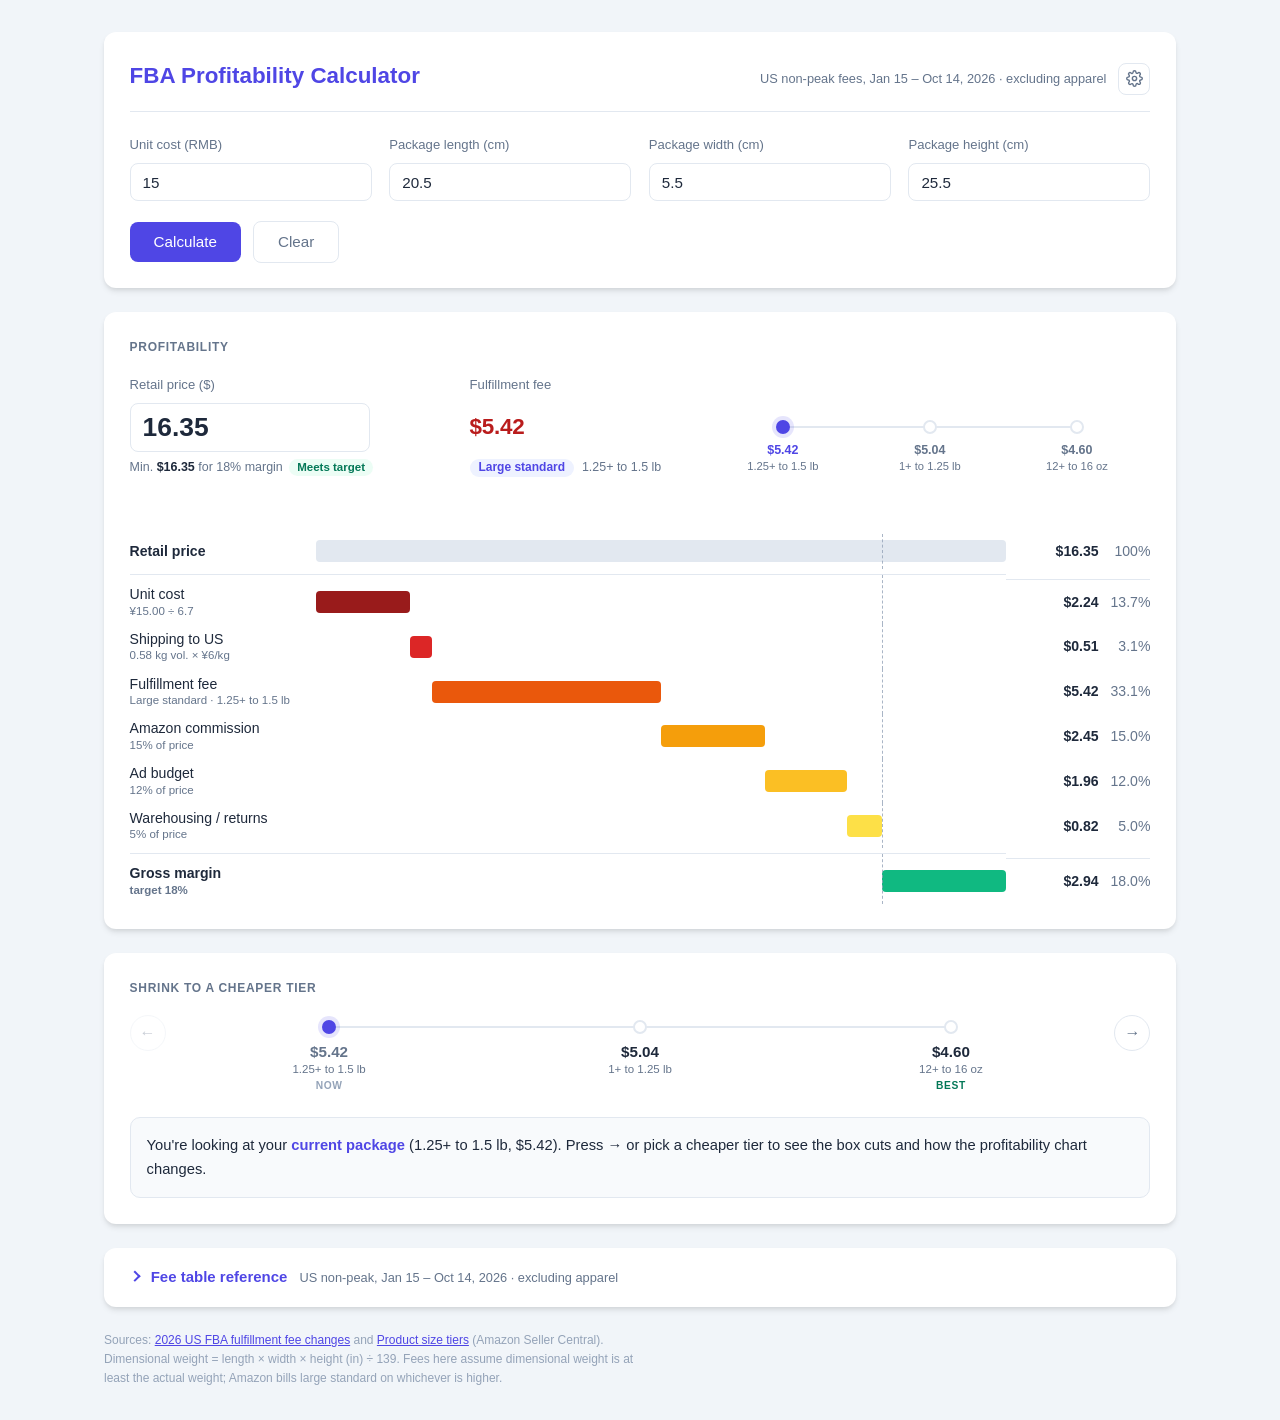
==== app/tools/pricing-detail.html @ 6667f6c7 "updated-pricing-table" ====
<!doctype html><html data-theme="light"><head><meta charset=utf8><meta name=viewport content="width=device-width,initial-scale=1,viewport-fit=cover"><style>:root{color-scheme:light;box-sizing:border-box;padding-top:env(safe-area-inset-top,0px);padding-bottom:env(safe-area-inset-bottom,0px)}html{scroll-padding-top:env(safe-area-inset-top,0px)}body{margin:0;padding:0;font:14px -apple-system,BlinkMacSystemFont,sans-serif;background:#faf9f5;color:#141413}img{max-width:100%}[hidden]:not([hidden=until-found i]){display:none!important}</style></head><body>
<title>FBA Fee Calculator</title>
<!-- HUB: copy of Updated Pricing.html for the 报价 → 查看详情 pop-up. A what-if sandbox: the hub sends
     the 报价 line and 设置 → 报价 ('load-line'); nothing is saved or sent back. Changes are marked HUB. -->
<style>
/* Layout: one input card on top, then two result cards side by side (fee | tier-down cuts), stacking on narrow screens. Matches the FBA pricing calculator's look. */
:root{
  --primary:#4f46e5; --primary-dark:#4338ca; --on-primary:#ffffff; --secondary:#10b981; --cost:#b91c1c;
  --bg:#f1f5f9; --surface:#ffffff; --surface-2:#f8fafc; --tint:#eef2ff;
  --dark:#1e293b; --muted:#64748b; --faint:#94a3b8; --line:#e2e8f0; --line-soft:#f1f5f9;
  --warn-bg:#fffbeb; --warn-line:#fcd34d; --warn-text:#92400e;
  --good-bg:#ecfdf5; --good-text:#047857;
  --bad-bg:#fef2f2; --bad-text:#b91c1c;
  --focus:rgba(79,70,229,.14);
  --radius:12px;
  --shadow:0 4px 6px -1px rgba(0,0,0,.1),0 2px 4px -1px rgba(0,0,0,.06);
  --font:'Inter',-apple-system,BlinkMacSystemFont,'Segoe UI',Roboto,'Helvetica Neue',Arial,sans-serif;
}
@media (prefers-color-scheme: dark){
  :root:not([data-theme="light"]){
    --primary:#818cf8; --primary-dark:#a5b4fc; --on-primary:#0f172a; --secondary:#34d399; --cost:#f87171;
    --bg:#0f172a; --surface:#1e293b; --surface-2:#172235; --tint:#262a52;
    --dark:#e2e8f0; --muted:#94a3b8; --faint:#64748b; --line:#334155; --line-soft:#283548;
    --warn-bg:#2b2412; --warn-line:#a16207; --warn-text:#fcd34d;
    --good-bg:#06302a; --good-text:#6ee7b7;
    --bad-bg:#3a1a1d; --bad-text:#fca5a5;
    --focus:rgba(129,140,248,.28);
    --shadow:0 4px 8px -2px rgba(0,0,0,.45);
    color-scheme:dark;
  }
}
:root[data-theme="dark"]{
  --primary:#818cf8; --primary-dark:#a5b4fc; --on-primary:#0f172a; --secondary:#34d399; --cost:#f87171;
  --bg:#0f172a; --surface:#1e293b; --surface-2:#172235; --tint:#262a52;
  --dark:#e2e8f0; --muted:#94a3b8; --faint:#64748b; --line:#334155; --line-soft:#283548;
  --warn-bg:#2b2412; --warn-line:#a16207; --warn-text:#fcd34d;
  --good-bg:#06302a; --good-text:#6ee7b7;
  --bad-bg:#3a1a1d; --bad-text:#fca5a5;
  --focus:rgba(129,140,248,.28);
  --shadow:0 4px 8px -2px rgba(0,0,0,.45);
  color-scheme:dark;
}
*{box-sizing:border-box}
body{font-family:var(--font);background:var(--bg);color:var(--dark);line-height:1.6;margin:0;font-size:15px}
.container{max-width:1120px;margin:0 auto;padding-block:2rem;padding-inline:clamp(16px,3vw,1.5rem)}
.card{background:var(--surface);border-radius:var(--radius);box-shadow:var(--shadow);padding:1.6rem;min-width:0}
.card-header{display:flex;justify-content:space-between;align-items:baseline;flex-wrap:wrap;gap:.25rem 1rem;border-bottom:1px solid var(--line);padding-bottom:1rem;margin-bottom:1.25rem}
h1{font-size:1.4rem;font-weight:600;color:var(--primary);margin:0;text-wrap:balance}
.sub{font-size:.8rem;color:var(--muted)}

/* inputs */
.inputs{display:grid;grid-template-columns:repeat(auto-fit,minmax(170px,1fr));gap:1.1rem}
.label-row{display:flex;justify-content:space-between;align-items:center;gap:.5rem;margin-bottom:.35rem;min-height:1.6rem}
.form-label{display:block;font-size:.82rem;font-weight:500;color:var(--muted)}
.opt{color:var(--faint);font-weight:400}
.form-control{width:100%;padding:.6rem .75rem;border:1px solid var(--line);border-radius:8px;font-size:.95rem;font-family:inherit;background:var(--surface);color:var(--dark);font-variant-numeric:tabular-nums}
.form-control::placeholder{color:var(--faint)}
.form-control:focus{outline:none;border-color:var(--primary);box-shadow:0 0 0 3px var(--focus)}
.input-group{display:flex;gap:.4rem}
.input-group .form-control:first-child{flex:1;min-width:0}
.unit-select{width:auto;flex:none;padding-right:.4rem;cursor:pointer}
.unit-toggle{display:flex;border:1px solid var(--line);border-radius:6px;overflow:hidden}
.unit-toggle button{padding:.1rem .45rem;background:var(--surface);border:none;cursor:pointer;font-family:inherit;font-size:.72rem;color:var(--muted);transition:.15s}
.unit-toggle button+button{border-left:1px solid var(--line)}
.unit-toggle button.active{background:var(--primary);color:var(--on-primary);font-weight:600}
.unit-toggle button:focus-visible{outline:2px solid var(--primary);outline-offset:-2px}

.actions{display:flex;gap:.75rem;flex-wrap:wrap;margin-top:1.25rem;align-items:center}
.btn{display:inline-flex;align-items:center;gap:.4rem;padding:.7rem 1.5rem;border-radius:8px;font-weight:500;font-size:.95rem;font-family:inherit;cursor:pointer;border:none;transition:.2s}
.btn-primary{background:var(--primary);color:var(--on-primary)}
.btn-primary:hover{background:var(--primary-dark)}
.btn-ghost{background:var(--surface);color:var(--muted);border:1px solid var(--line)}
.btn-ghost:hover{border-color:var(--primary);color:var(--primary)}
.btn:focus-visible{outline:none;box-shadow:0 0 0 3px var(--focus)}
.error{font-size:.85rem;color:var(--bad-text);background:var(--bad-bg);border-radius:8px;padding:.5rem .75rem}

/* results */
.results{display:grid;grid-template-columns:minmax(0,1fr);gap:1.5rem;margin-top:1.5rem}
.section-label{font-size:.75rem;font-weight:600;letter-spacing:.06em;text-transform:uppercase;color:var(--muted);margin-bottom:.9rem}
.fee{font-size:2.4rem;font-weight:700;line-height:1.05;color:var(--cost);font-variant-numeric:tabular-nums;letter-spacing:-.02em}
.fee.none{color:var(--faint)}
.fee-sub{font-size:.85rem;color:var(--muted);margin-top:.35rem}
.fee-row{display:flex;flex-wrap:wrap;align-items:center;gap:1rem 3rem}
.stats{flex:1;min-width:0;display:grid;grid-template-columns:repeat(auto-fit,minmax(140px,1fr));gap:.75rem 2rem;margin:0;padding-left:3rem;border-left:1px solid var(--line)}
.stats dt{font-size:.78rem;color:var(--muted)}
.stats dd{margin:0;font-weight:600;font-variant-numeric:tabular-nums}
.stats dd small{color:var(--muted);font-weight:400}
@media (max-width:640px){.stats{padding-left:0;border-left:none;padding-top:1rem;border-top:1px solid var(--line);flex-basis:100%}}
.facts{display:grid;grid-template-columns:auto minmax(0,1fr);gap:.55rem 1.25rem;margin:1.4rem 0 0;padding-top:1.2rem;border-top:1px solid var(--line);font-size:.9rem}
.facts dt{color:var(--muted)}
.facts dd{margin:0;text-align:right;font-weight:500;font-variant-numeric:tabular-nums;overflow-wrap:anywhere}
.facts dd small{color:var(--muted);font-weight:400}
.pill{display:inline-block;font-size:.75rem;font-weight:600;border-radius:999px;padding:.05rem .55rem;background:var(--tint);color:var(--primary)}
.notes{display:flex;flex-direction:column;gap:.5rem;margin-top:1rem}
.note{font-size:.8rem;line-height:1.45;color:var(--warn-text);background:var(--warn-bg);border:1px solid var(--warn-line);border-radius:8px;padding:.45rem .65rem}
.note.info{color:var(--muted);background:var(--surface-2);border-color:var(--line)}

.target{display:grid;grid-template-columns:repeat(auto-fit,minmax(140px,1fr));gap:.75rem;background:var(--surface-2);border:1px solid var(--line);border-radius:10px;padding:.85rem 1rem}
.t-label{font-size:.75rem;color:var(--muted)}
.t-val{font-weight:600;font-variant-numeric:tabular-nums}
.save{display:inline-block;margin-left:.3rem;font-size:.75rem;font-weight:600;color:var(--good-text);background:var(--good-bg);border-radius:999px;padding:.05rem .5rem;white-space:nowrap}

.table-wrap{overflow-x:auto;margin-top:1.1rem}
table{width:100%;border-collapse:collapse;font-size:.9rem;min-width:420px}
thead th{background:var(--surface-2);color:var(--muted);font-weight:600;font-size:.76rem;text-align:left;padding:.6rem .7rem;border-bottom:2px solid var(--line);white-space:nowrap}
thead th.num,td.num{text-align:right}
tbody td.num{white-space:nowrap}
tbody td{padding:.7rem;border-bottom:1px solid var(--line-soft);font-variant-numeric:tabular-nums;vertical-align:middle}
td.cut{font-weight:700;color:var(--primary);white-space:nowrap}
td.cut.na{font-weight:400;color:var(--faint);white-space:normal;font-size:.82rem}
tr.all td{background:var(--tint)}
tr.all td:first-child{font-weight:600}
.side-name{font-weight:500}
.side-name small{display:block;color:var(--muted);font-weight:400;font-size:.75rem}
.hint{margin:1rem 0 0;font-size:.8rem;color:var(--muted)}
.empty-msg{font-size:.92rem;color:var(--dark);background:var(--surface-2);border:1px solid var(--line);border-radius:10px;padding:1rem}
.empty-msg strong{color:var(--primary)}
/* tier train */
.train-nav{display:flex;align-items:flex-start;gap:.5rem;margin-bottom:1.1rem}
.arrow{flex:none;width:36px;height:36px;margin-top:.15rem;border-radius:50%;border:1px solid var(--line);background:var(--surface);color:var(--muted);cursor:pointer;font-size:1rem;font-family:inherit;display:grid;place-items:center;transition:.15s}
.arrow:hover:not(:disabled){border-color:var(--primary);color:var(--primary)}
.arrow:disabled{opacity:.35;cursor:default}
.arrow:focus-visible{outline:none;box-shadow:0 0 0 3px var(--focus);border-color:var(--primary)}
.train-scroll{position:relative;flex:1;min-width:0;overflow-x:auto;scrollbar-width:thin}
.train{display:flex;list-style:none;margin:0;padding:0}
.train li{position:relative;flex:1 0 96px;display:flex;justify-content:center}
.train li+li::before{content:'';position:absolute;top:calc(.5rem + 6px);right:50%;width:100%;height:2px;background:var(--line)}
.train li.passed+li.passed::before{background:var(--primary)}
.stop{position:relative;z-index:1;display:flex;flex-direction:column;align-items:center;gap:.05rem;padding:.5rem .3rem .25rem;background:none;border:none;border-radius:8px;font:inherit;color:inherit;text-align:center}
button.stop{cursor:pointer}
button.stop:focus-visible{outline:2px solid var(--primary);outline-offset:-2px}
.dot{width:14px;height:14px;border-radius:50%;border:2px solid var(--line);background:var(--surface);margin-bottom:.4rem;transition:.15s}
button.stop:hover .dot{border-color:var(--primary)}
.train li.passed .dot{border-color:var(--primary)}
.train li.now .dot{background:var(--faint);border-color:var(--faint)}
.train li.sel .dot{background:var(--primary);border-color:var(--primary);box-shadow:0 0 0 4px var(--focus)}
.s-fee{font-weight:700;font-size:.95rem;font-variant-numeric:tabular-nums;line-height:1.3}
.train li.sel .s-fee{color:var(--primary)}
.train li.now .s-fee{color:var(--muted)}
.s-tier{font-size:.72rem;color:var(--muted);white-space:nowrap;line-height:1.3}
.s-tag{font-size:.64rem;font-weight:600;letter-spacing:.06em;text-transform:uppercase;color:var(--faint);min-height:1.1rem}
.train li.best .s-tag{color:var(--good-text)}
/* fee reference table */
details.ref{padding:0}
details.ref summary{cursor:pointer;list-style:none;display:flex;flex-wrap:wrap;align-items:baseline;gap:.25rem .75rem;padding:1.1rem 1.6rem;font-weight:600;color:var(--primary);user-select:none}
details.ref summary::-webkit-details-marker{display:none}
details.ref summary>span:first-child::before{content:'';display:inline-block;width:.42em;height:.42em;border-right:2px solid currentColor;border-bottom:2px solid currentColor;transform:rotate(-45deg);margin:0 .7rem .12em .1rem;transition:transform .2s}
details.ref[open] summary>span:first-child::before{transform:rotate(45deg)}
details.ref summary:focus-visible{outline:2px solid var(--primary);outline-offset:-2px;border-radius:var(--radius)}
.ref-sub{font-size:.8rem;font-weight:400;color:var(--muted)}
.ref-wrap{margin:0 1.6rem;border-top:1px solid var(--line);padding-top:1rem}
details.ref .hint{margin:.75rem 1.6rem 1.4rem}
table.fees td{padding:.5rem .7rem}
table.fees td.tier{font-weight:600;vertical-align:top;border-right:1px solid var(--line-soft);white-space:nowrap}
table.fees td.wt{white-space:nowrap;color:var(--muted)}
table.fees th.cur-col{color:var(--primary)}
table.fees tr.cur td:not(.tier){background:var(--tint)}
table.fees tr.cur td.wt{color:var(--dark);font-weight:600;box-shadow:inset 3px 0 0 var(--primary)}
table.fees td.cur-cell{font-weight:700;color:var(--cost)}
.foot a{color:var(--primary)}
.foot{font-size:.75rem;color:var(--faint);margin:1.5rem 0 0;max-width:80ch}
/* settings */
.head-right{display:flex;align-items:center;gap:.75rem;margin-left:auto}
.gear-wrap{position:relative}
.gear{width:32px;height:32px;border-radius:8px;border:1px solid var(--line);background:var(--surface);color:var(--muted);cursor:pointer;display:grid;place-items:center;transition:.15s}
.gear:hover,.gear[aria-expanded="true"]{border-color:var(--primary);color:var(--primary)}
.gear:focus-visible{outline:none;box-shadow:0 0 0 3px var(--focus)}
.settings{position:absolute;right:0;top:calc(100% + 8px);z-index:20;width:300px;max-width:calc(100vw - 32px);background:var(--surface);border:1px solid var(--line);border-radius:10px;box-shadow:0 10px 25px -5px rgba(0,0,0,.18);padding:1rem}
.settings h2{font-size:.75rem;font-weight:600;letter-spacing:.06em;text-transform:uppercase;color:var(--muted);margin:0 0 .75rem}
.set-grid{display:grid;grid-template-columns:minmax(0,1fr) 92px;gap:.5rem .75rem;align-items:center}
.set-grid label{font-size:.85rem;color:var(--dark)}
.set-grid .form-control{padding:.35rem .5rem;font-size:.88rem;text-align:right}
.set-foot{display:flex;justify-content:space-between;align-items:center;margin-top:.85rem;padding-top:.75rem;border-top:1px solid var(--line);font-size:.75rem;color:var(--faint)}
.linkbtn{background:none;border:none;padding:0;font:inherit;font-size:.8rem;color:var(--primary);cursor:pointer}
.linkbtn:hover{text-decoration:underline}

/* profitability */
.profit-top{display:flex;flex-wrap:wrap;align-items:flex-start;gap:1rem 2.5rem;margin-bottom:1.5rem}
.price-box{width:auto;min-width:300px}
.price-box .form-control{width:240px}
.price-box .price-cap{flex-wrap:nowrap;white-space:nowrap}
.kpis{margin-top:1.75rem}
@media (max-width:560px){.kpis{margin-top:0} .price-box .form-control{width:100%} .price-box .price-cap{flex-wrap:wrap}}
.price-box .form-control{font-size:1.65rem;font-weight:700;padding:0 .75rem;height:3.1rem}
.price-cap{display:flex;flex-wrap:wrap;align-items:center;gap:.15rem .4rem;margin-top:.4rem;font-size:.78rem;color:var(--muted);line-height:1.4}
.price-cap b{color:var(--dark);font-weight:600;font-variant-numeric:tabular-nums}
.price-cap .status{margin-left:0}
.price-cap .linkbtn{font-size:.78rem}
.kpis{display:flex;flex-wrap:wrap;align-items:flex-start;gap:1rem 3rem;margin-top:0!important}
.fs-label{font-size:.82rem;font-weight:500;color:var(--muted);white-space:nowrap;min-height:1.6rem;margin-bottom:.35rem;display:flex;align-items:center}
.fs-num{position:relative;cursor:help;outline:none}
.fs-num:focus-visible{box-shadow:0 0 0 3px var(--focus);border-radius:4px}
.fs-tip{position:absolute;left:calc(100% + 10px);top:50%;transform:translateY(-50%);z-index:10;display:none;flex-direction:column;gap:.1rem;white-space:nowrap;font-size:.78rem;font-weight:500;letter-spacing:0;line-height:1.4;color:var(--dark);background:var(--surface);border:1px solid var(--line);border-radius:8px;box-shadow:0 8px 20px -6px rgba(0,0,0,.2);padding:.3rem .6rem}
.fs-tip span{color:var(--muted);font-weight:400}
.fs-num:hover .fs-tip,.fs-num:focus .fs-tip{display:flex}
.fs-fee{font-size:1.4rem;font-weight:700;line-height:1.2;color:var(--cost);font-variant-numeric:tabular-nums;letter-spacing:-.01em;min-height:3.1rem;display:flex;align-items:center}
.fs-sub{display:flex;flex-wrap:wrap;align-items:center;gap:.15rem .5rem;margin-top:.4rem;font-size:.78rem;color:var(--muted);line-height:1.4;white-space:nowrap}
.train.mini{flex:1 1 400px;min-width:0;max-width:600px;margin-left:.5rem;margin-top:calc(1.95rem + 1.55rem - .5rem - 7px)}
@media (max-width:900px){.train.mini{margin-left:0}}
@media (max-width:560px){.train.mini{margin-top:0;flex-basis:100%}}
.kpis{flex:1 1 auto;min-width:0;column-gap:2.5rem!important}
.train.mini li{flex:1 0 90px}
.train.mini .s-tag{display:none}
.train.mini .s-tier{font-size:.7rem}
.train.mini .s-fee{font-size:.78rem;font-weight:600;color:var(--muted)}
.train.mini li.sel .s-fee{color:var(--primary)}
.kpi dt{font-size:.78rem;color:var(--muted)}
.kpi dd{margin:0;font-size:1.25rem;font-weight:700;font-variant-numeric:tabular-nums;line-height:1.3}
.kpi dd small{font-size:.8rem;font-weight:500;color:var(--muted)}
.kpi .good{color:var(--good-text)} .kpi .bad{color:var(--bad-text)}
.c-val.neg b{color:var(--bad-text)}
.status{display:inline-block;font-size:.72rem;font-weight:600;border-radius:999px;padding:.05rem .5rem;margin-left:.35rem;vertical-align:middle}
.status.ok{background:var(--good-bg);color:var(--good-text)}
.status.no{background:var(--bad-bg);color:var(--bad-text)}
.chart{display:grid;grid-template-columns:minmax(120px,186px) minmax(0,1fr) 144px;column-gap:0;grid-auto-flow:row dense;font-size:.88rem}
.chart .row{display:contents}
.c-label,.c-val,.c-track{padding:.4rem 0}
.c-label{line-height:1.25;align-self:center;padding-right:1rem}
.c-label small{display:block;color:var(--muted);font-size:.72rem}
.c-val{padding-left:1rem;text-align:right;font-variant-numeric:tabular-nums;white-space:nowrap;align-self:center}
.c-val b{font-weight:600}
.c-val span{color:var(--muted);display:inline-block;min-width:3.4em}
.c-track{position:relative;align-self:stretch;display:flex;align-items:center}
.c-track::after{content:'';position:absolute;top:0;bottom:0;left:var(--t,0);border-left:1.5px dashed var(--faint);opacity:.8;pointer-events:none}
.bar{position:absolute;height:22px;border-radius:4px;min-width:2px}
.row.price .c-label,.row.price .c-val b{font-weight:700}
.row.price .bar{background:var(--line)}
.row.margin .c-label{font-weight:600}
.row.sep>*{border-top:1px solid var(--line);margin-top:.3rem;padding-top:.7rem}
.t-tag{position:absolute;top:-1.15rem;left:var(--t,0);transform:translateX(-50%);font-size:.68rem;color:var(--muted);white-space:nowrap}
.chart-wrap{position:relative;padding-top:1.1rem}
.scen{display:flex;flex-wrap:wrap;justify-content:space-between;align-items:center;gap:.4rem 1rem;font-size:.85rem;color:var(--dark);background:var(--tint);border:1px solid var(--line);border-left:3px solid var(--primary);border-radius:8px;padding:.55rem .8rem;margin-bottom:1rem}
.chart-foot{margin:1rem 0 0;font-size:.78rem;color:var(--muted)}
@media (max-width:560px){
  .chart{grid-template-columns:minmax(0,1fr) auto}
  .c-label{grid-column:1} .c-val{grid-column:2}
  .c-track{grid-column:1 / -1;height:26px;padding:0}
  .c-label,.c-val{padding:.5rem 0 .15rem}
  .row.sep>.c-track{border-top:none;margin-top:0;padding-top:0}
  .price-box{width:100%}
  .t-tag{display:none}
}
@media (prefers-reduced-motion:reduce){*{transition:none!important}}
</style>

<div class="container">
  <div class="card">
    <div class="card-header">
      <h1>FBA Profitability Calculator</h1>
      <div class="head-right">
        <span class="sub">US non-peak fees, Jan 15 – Oct 14, 2026 · excluding apparel</span>
        <div class="gear-wrap">
          <button type="button" class="gear" id="gearBtn" aria-label="Assumptions" aria-expanded="false" aria-controls="settings" title="Assumptions">
            <svg width="17" height="17" viewBox="0 0 24 24" fill="none" stroke="currentColor" stroke-width="2" stroke-linecap="round" stroke-linejoin="round" aria-hidden="true"><circle cx="12" cy="12" r="3"/><path d="M19.4 15a1.65 1.65 0 0 0 .33 1.82l.06.06a2 2 0 1 1-2.83 2.83l-.06-.06a1.65 1.65 0 0 0-1.82-.33 1.65 1.65 0 0 0-1 1.51V21a2 2 0 1 1-4 0v-.09A1.65 1.65 0 0 0 9 19.4a1.65 1.65 0 0 0-1.82.33l-.06.06a2 2 0 1 1-2.83-2.83l.06-.06A1.65 1.65 0 0 0 4.68 15a1.65 1.65 0 0 0-1.51-1H3a2 2 0 1 1 0-4h.09A1.65 1.65 0 0 0 4.6 9a1.65 1.65 0 0 0-.33-1.82l-.06-.06a2 2 0 1 1 2.83-2.83l.06.06A1.65 1.65 0 0 0 9 4.68a1.65 1.65 0 0 0 1-1.51V3a2 2 0 1 1 4 0v.09a1.65 1.65 0 0 0 1 1.51 1.65 1.65 0 0 0 1.82-.33l.06-.06a2 2 0 1 1 2.83 2.83l-.06.06A1.65 1.65 0 0 0 19.4 9a1.65 1.65 0 0 0 1.51 1H21a2 2 0 1 1 0 4h-.09a1.65 1.65 0 0 0-1.51 1z"/></svg>
          </button>
          <div class="settings" id="settings" hidden>
            <h2>Assumptions</h2>
            <div class="set-grid" id="setGrid"></div>
            <div class="set-foot"><span>仅试算，关闭后不保存</span><button type="button" class="linkbtn" id="resetSet">恢复 设置 → 报价</button></div><!-- HUB -->
          </div>
        </div>
      </div>
    </div>

    <form id="form" class="inputs" novalidate>
      <div>
        <div class="label-row"><label class="form-label" for="unitRmb">Unit cost (RMB)</label></div>
        <input type="number" step="any" min="0" id="unitRmb" class="form-control" value="15">
      </div>
      <div>
        <div class="label-row"><label class="form-label" for="len">Package length (cm)</label></div>
        <input type="number" step="any" min="0" id="len" class="form-control" value="20.5">
      </div>
      <div>
        <div class="label-row"><label class="form-label" for="wid">Package width (cm)</label></div>
        <input type="number" step="any" min="0" id="wid" class="form-control" value="5.5">
      </div>
      <div>
        <div class="label-row"><label class="form-label" for="hgt">Package height (cm)</label></div>
        <input type="number" step="any" min="0" id="hgt" class="form-control" value="25.5">
      </div>
      <button type="submit" hidden></button>
    </form>

    <div class="actions">
      <button type="button" class="btn btn-primary" id="calcBtn">Calculate</button>
      <button type="button" class="btn btn-ghost" id="clearBtn">Clear</button>
    </div>
    <div class="error" id="error" hidden style="margin-top:1rem"></div>
  </div>

  <div class="results" id="results">
    <section class="card" id="profitCard">
      <div class="section-label">Profitability</div>
      <div class="profit-top">
        <div class="price-box">
          <div class="label-row"><label class="form-label" for="price">Retail price ($)</label></div>
          <input type="number" step="0.01" min="0" id="price" class="form-control">
          <div class="price-cap" id="priceCap" hidden></div>
        </div>
        <dl class="kpis" id="kpis"></dl>
      </div>
      <div id="chartBox" aria-live="polite"></div>
    </section>
    <section class="card" id="improveCard" aria-live="polite"></section>
    <details class="card ref" id="refTable">
      <summary><span>Fee table reference</span><span class="ref-sub">US non-peak, Jan 15 – Oct 14, 2026 · excluding apparel</span></summary>
      <div class="table-wrap ref-wrap"><table class="fees" id="feeTable"></table></div>
      <p class="hint">Fuel and logistics-related surcharge not included. Your current tier is highlighted.</p>
    </details>
  </div>

  <p class="foot">Sources: <a href="https://sellercentral.amazon.com/help/hub/reference/external/GABBX6GZPA8MSZGW" target="_blank" rel="noopener">2026 US FBA fulfillment fee changes</a> and <a href="https://sellercentral.amazon.com/help/hub/reference/external/GG5KW835AHDJCH8W" target="_blank" rel="noopener">Product size tiers</a> (Amazon Seller Central). Dimensional weight = length × width × height (in) ÷ 139. Fees here assume dimensional weight is at least the actual weight; Amazon bills large standard on whichever is higher.</p>
</div>

<script src="../shared/embed.js"></script><!-- HUB -->
<script>
(function(){
  const EPS = 1e-6;
  const OZ_PER = { oz:1, lb:16, kg:35.27396195, g:0.03527396195 };

  const TIERS = {
    small: {
      name:'Small standard',
      limits:[2,4,6,8,10,12,14,16],
      labels:['2 oz or less','2+ to 4 oz','4+ to 6 oz','6+ to 8 oz','8+ to 10 oz','10+ to 12 oz','12+ to 14 oz','14+ to 16 oz'],
      fees:{
        low: [2.43,2.49,2.56,2.66,2.77,2.82,2.92,2.95],
        mid: [3.32,3.42,3.45,3.54,3.68,3.78,3.91,3.96],
        high:[3.58,3.68,3.71,3.80,3.94,4.04,4.17,4.22]
      }
    },
    large: {
      name:'Large standard',
      limits:[4,8,12,16,20,24,28,32,36,40,44,48],
      labels:['4 oz or less','4+ to 8 oz','8+ to 12 oz','12+ to 16 oz','1+ to 1.25 lb','1.25+ to 1.5 lb','1.5+ to 1.75 lb','1.75+ to 2 lb','2+ to 2.25 lb','2.25+ to 2.5 lb','2.5+ to 2.75 lb','2.75+ to 3 lb'],
      fees:{
        low: [2.91,3.13,3.38,3.78,4.22,4.60,4.75,5.00,5.10,5.28,5.44,5.85],
        mid: [3.73,3.95,4.20,4.60,5.04,5.42,5.57,5.82,5.92,6.10,6.26,6.67],
        high:[3.99,4.21,4.46,4.86,5.30,5.68,5.83,6.08,6.18,6.36,6.52,6.93]
      },
      over:{ low:6.15, mid:6.97, high:7.23 }, // + $0.08 per 4 oz above 3 lb, up to 20 lb
      maxOz:320
    }
  };
  const BAND_LABEL = { low:'Under $10', mid:'$10–$50', high:'Over $50' };

  const fmtLb = v => String(+v.toFixed(2));
  const money = v => '$' + v.toFixed(2);
  const oz2 = v => v.toFixed(2) + ' oz';
  const lb3 = v => (v/16).toFixed(2) + ' lb';
  const ceil2 = v => Math.ceil(v*100 - 1e-7)/100;

  function overLabel(n){ return fmtLb(3+(n-1)/4) + '+ to ' + fmtLb(3+n/4) + ' lb'; }

  // Weight band for a shipping weight (oz). Returns current fee and the next band down.
  function bandOf(tierKey, oz, pb){
    const T = TIERS[tierKey];
    for (let i=0;i<T.limits.length;i++){
      if (oz <= T.limits[i] + EPS){
        return {
          label:T.labels[i], fee:T.fees[pb][i],
          lower: i===0 ? null : { oz:T.limits[i-1], label:T.labels[i-1], fee:T.fees[pb][i-1] }
        };
      }
    }
    if (tierKey==='large' && oz <= T.maxOz + EPS){
      const n = Math.ceil((oz-48)/4 - EPS);
      const fee = T.over[pb] + n*0.08;
      const lower = n===1
        ? { oz:48, label:T.labels[11], fee:T.fees[pb][11] }
        : { oz:48+(n-1)*4, label:overLabel(n-1), fee:T.over[pb] + (n-1)*0.08 };
      return { label:overLabel(n), fee, lower };
    }
    return null;
  }

  // Dimensional weight in oz. (Amazon's 2 in minimum width/height applies only to bulky and extra-large tiers, not standard.)
  function dimOz(cm){
    return cm[0]*cm[1]*cm[2]/Math.pow(2.54,3)/139*16;
  }
  function rawDimOz(cm){ return cm[0]*cm[1]*cm[2]/Math.pow(2.54,3)/139*16; }

  // Smallest reduction x in [0, hi] with fn(x) <= target (fn non-increasing). null if unreachable.
  function solve(fn, hi, target){
    if (hi <= 0 || fn(hi) > target + EPS) return null;
    let lo = 0;
    for (let k=0;k<80;k++){ const mid=(lo+hi)/2; if (fn(mid) <= target + EPS) hi = mid; else lo = mid; }
    return hi;
  }

  function priceBand(p){
    if (!(p >= 0) || isNaN(p)) return { key:'mid', defaulted:true };
    if (p < 10) return { key:'low', defaulted:false };
    if (p <= 50) return { key:'mid', defaulted:false };
    return { key:'high', defaulted:false };
  }

  function compute(dims, unitOz, price){
    const inch = dims.map(c=>c/2.54).sort((a,b)=>b-a);
    const [l,m,s] = inch;
    const pb = priceBand(price);
    const notes = [];
    const fitsSmall = l<=15+EPS && m<=12+EPS && s<=0.75+EPS;
    const fitsLarge = l<=18+EPS && m<=14+EPS && s<=8+EPS;
    const dim = dimOz(dims);
    let tier, shipOz, basis;

    if (fitsSmall && (unitOz==null || unitOz <= 16+EPS)){
      tier='small';
      if (unitOz==null){
        shipOz = rawDimOz(dims); basis='Estimate (no weight entered)';
        notes.push({warn:true, text:'Small standard fees are billed on actual weight. This estimate uses dimensional weight instead.'});
      } else { shipOz = unitOz; basis='Unit weight'; }
    } else if (fitsLarge){
      tier='large';
      shipOz = Math.max(unitOz ?? 0, dim);
      basis = (unitOz!=null && unitOz > dim) ? 'Unit weight' : 'Dimensional weight';
      if (shipOz > TIERS.large.maxOz + EPS) tier = null;
    } else tier = null;


    if (!tier){
      return { tier:null, inch, dim, unitOz, notes };
    }
    const band = bandOf(tier, shipOz, pb.key);
    return { tier, inch, dim, unitOz, shipOz, basis, band, pb:pb.key, notes, price: pb.defaulted || !(price > 0) ? null : price };
  }

  /* ---------- rendering ---------- */
  const improveCard = document.getElementById('improveCard');
  const errBox = document.getElementById('error');
  const sideNames = ['Length','Width','Height'];


  const SEC_LABEL = 'Shrink to a cheaper tier';
  function msg(html){ return `<div class="section-label">${SEC_LABEL}</div><div class="empty-msg">${html}</div>`; }
  const fitsSmallDims = cm => { const s = cm.map(c=>c/2.54).sort((a,b)=>b-a); return s[0]<=15+EPS && s[1]<=12+EPS && s[2]<=0.75+EPS; };

  // Tiers below the current one, down to the last one you can actually reach, capped at MAX_STEPS
  // (going more than two tiers down is rarely feasible in practice).
  const MAX_STEPS = 2;
  function buildSteps(r, dims){
    const steps = []; let stop = null; let b = r.band;
    while (b.lower && steps.length < MAX_STEPS){
      const tgt = b.lower.oz;
      const step = { oz:tgt, label:b.lower.label, fee:b.lower.fee };
      if (r.tier==='small'){
        if (r.unitOz==null){ step.kind='noweight'; steps.push(step); break; }
        step.kind='weight'; step.weightCut = r.unitOz - tgt;
      } else {
        if (r.unitOz!=null && r.unitOz > tgt + EPS){
          if (!steps.length){ step.kind='weightbound'; step.weightCut = r.unitOz - tgt; steps.push(step); }
          else stop = 'weight';
          break;
        }
        step.sides = dims.map((d,i)=> solve(c => dimOz(dims.map((v,j)=> j===i ? v-c : v)), d-0.01, tgt));
        step.all = solve(c => dimOz(dims.map(v=>v-c)), Math.min(...dims)-0.01, tgt);
        if (step.sides.every(x=>x==null) && step.all==null){
          if (!steps.length){ step.kind='unreachable'; steps.push(step); }
          else stop = 'floor';
          break;
        }
        step.kind='box';
      }
      steps.push(step);
      b = bandOf(r.tier, tgt, r.pb);
    }
    return { steps, stop };
  }

  let S = null; // { r, dims, steps, stop, sel }   sel = -1 means "Now" (current package)

  // The tier picked in the train, if it's one reached by shrinking the box. Drives the profitability chart.
  function scenario(){
    if (!S || S.sel < 0) return null;
    const st = S.steps[S.sel];
    return st && st.kind==='box' ? st : null;
  }

  function renderImprove(r, dims){
    S = null;
    if (!r.tier){ improveCard.innerHTML = msg('Shrink suggestions are only available for small and large standard packages.'); return; }
    if (r.tier==='small'){ improveCard.innerHTML = msg('Small standard fees are billed on actual weight, so a smaller box won\'t lower the fee.'); return; }
    if (!r.band.lower){ improveCard.innerHTML = msg(`You're already in the lowest weight tier for ${TIERS[r.tier].name.toLowerCase()} (<strong>${r.band.label}</strong>).`); return; }
    const { steps, stop } = buildSteps(r, dims);
    S = { r, dims, steps, stop, sel:-1 };
    drawImprove();
  }

  function cutTable(step, dims, r){
    const smallTag = cm => (r.unitOz==null || r.unitOz<=16+EPS) && fitsSmallDims(cm) ? '<small style="display:block;color:var(--warn-text);font-size:.72rem;font-weight:400">Would fit small standard size</small>' : '';
    const rows = dims.map((d,i)=>{
      const x = step.sides[i];
      if (x==null) return `<tr><td><span class="side-name">${sideNames[i]}</span></td><td class="num">${d} cm</td><td class="cut na" colspan="2">Not reachable with this side alone.</td></tr>`;
      const c = ceil2(x);
      const nd = dims.map((v,j)=> j===i ? v-c : v);
      return `<tr><td><span class="side-name">${sideNames[i]}</span></td><td class="num">${d} cm</td><td class="num cut">−${c.toFixed(2)} cm</td><td class="num">${(d-c).toFixed(2)} cm${smallTag(nd)}</td></tr>`;
    }).join('');
    let allRow;
    if (step.all==null){
      allRow = `<tr class="all"><td>All three sides</td><td class="num">—</td><td class="cut na" colspan="2">Not reachable.</td></tr>`;
    } else {
      const c = ceil2(step.all);
      const nd = dims.map(v=>v-c);
      allRow = `<tr class="all"><td>All three sides<small style="display:block;color:var(--muted);font-weight:400;font-size:.75rem">same cut on each</small></td><td class="num">—</td><td class="num cut">−${c.toFixed(2)} cm each</td><td class="num">${nd.map(v=>v.toFixed(2)).join(' × ')}${smallTag(nd)}</td></tr>`;
    }
    return `
      <div class="table-wrap">
        <table>
          <thead><tr><th>Side</th><th class="num">Now</th><th class="num">Minimum cut</th><th class="num">New size (cm)</th></tr></thead>
          <tbody>${rows}${allRow}</tbody>
        </table>
      </div>`;
  }

  // Tier-line stops (Now + cheaper tiers). Shared by the shrink section and the mini line next to the retail price.
  function trainNodes(){
    const { r, steps, sel } = S;
    const last = steps.length - 1;
    const bestOk = ['box','weight'].includes(steps[last].kind);
    return [`<li class="now passed${sel===-1?' sel':''}"><button type="button" class="stop" data-i="-1" aria-current="${sel===-1}" aria-label="Current tier, ${r.band.label}, ${money(r.band.fee)}"><span class="dot"></span><span class="s-fee">${money(r.band.fee)}</span><span class="s-tier">${r.band.label}</span><span class="s-tag">Now</span></button></li>`]
      .concat(steps.map((s,i)=>{
        const cls = [i<=sel?'passed':'', i===sel?'sel':'', (i===last && bestOk)?'best':''].join(' ');
        const tag = (i===last && bestOk) ? 'Best' : '';
        return `<li class="${cls}"><button type="button" class="stop" data-i="${i}" aria-current="${i===sel}" aria-label="${s.label}, ${money(s.fee)}"><span class="dot"></span><span class="s-fee">${money(s.fee)}</span><span class="s-tier">${s.label}</span><span class="s-tag">${tag}</span></button></li>`;
      })).join('');
  }

  function drawImprove(focusSel){
    const { r, dims, steps, stop, sel } = S;
    const step = steps[sel];
    const last = steps.length - 1;
    const nodes = trainNodes();

    let body;
    if (sel===-1) body = '';
    else if (step.kind==='noweight') body = `<div class="empty-msg">Small standard fees are billed on actual weight, so a smaller box won't lower the fee.</div>`;
    else if (step.kind==='weight') body = `<div class="empty-msg">Small standard fees use unit weight only, so a smaller box won't change the fee. Cut at least <strong>${oz2(step.weightCut)}</strong> of product or packaging weight to reach this tier.</div>`;
    else if (step.kind==='weightbound') body = `<div class="empty-msg">Your unit weight (${oz2(r.unitOz)}) is already above ${oz2(step.oz)}, so shrinking the box can't drop the tier. You'd need to cut at least <strong>${oz2(step.weightCut)}</strong> of weight.</div>`;
    else if (step.kind==='unreachable') body = `<div class="empty-msg">Shrinking the box can't reach this tier.</div>`;
    else body = cutTable(step, dims, r);

    let endNote = '';
    if (sel===last && stop==='weight') endNote = ` Lower tiers need a lighter package: your unit weight is ${oz2(r.unitOz)}.`;
    else if (sel===last && stop==='floor') endNote = ` Lower tiers can't be reached by shrinking the box.`;
    const hint = sel===-1 ? '' : step.kind==='box'
      ? `<p class="hint">Cuts are rounded up to 0.01 cm and put you exactly at the tier line. Amazon measures the box itself, so leave a few millimetres of margin.${endNote}</p>`
      : (endNote ? `<p class="hint">${endNote.trim()}</p>` : '');

    // Savings at the selected tier: fee drop plus the cheaper sea/air freight of the smaller box.
    let detail;
    if (sel===-1){
      detail = `<div class="empty-msg">You're looking at your <strong>current package</strong> (${r.band.label}, ${money(r.band.fee)}). Press → or pick a cheaper tier to see the box cuts and how the profitability chart changes.</div>`;
    } else {
      const shipSave = step.kind==='box' ? (volKgOf(dims) - volKgOf(dims, step)) * A.shipRmbKg / A.fx : 0;
      const save = r.band.fee - step.fee + shipSave;
      detail = `
      <div class="target">
        <div><div class="t-label">Selected tier</div><div class="t-val">${step.label}</div></div>
        <div><div class="t-label">New fee</div><div class="t-val">${money(step.fee)}<span class="save">Save ${money(save)}${shipSave>0.005?' incl. shipping':''}${r.price ? ` (+${(save/r.price*100).toFixed(1)}% margin)` : '/unit'}</span></div></div>
        <div><div class="t-label">Target shipping weight</div><div class="t-val">≤ ${oz2(step.oz)} <small style="color:var(--muted);font-weight:400">now ${oz2(r.shipOz)}</small></div></div>
      </div>
      <div style="margin-top:1rem">${body}</div>`;
    }

    improveCard.innerHTML = `
      <div class="section-label">${SEC_LABEL}</div>
      <div class="train-nav">
        <button type="button" class="arrow" id="prevT" aria-label="Previous tier" ${sel===-1?'disabled':''}>←</button>
        <div class="train-scroll" id="trainScroll"><ol class="train">${nodes}</ol></div>
        <button type="button" class="arrow" id="nextT" aria-label="Next cheaper tier" ${sel===last?'disabled':''}>→</button>
      </div>
      ${detail}
      ${hint}`;

    const sc = document.getElementById('trainScroll');
    const selNode = sc.querySelector('li.sel');
    if (selNode) sc.scrollLeft = selNode.offsetLeft - sc.clientWidth/2 + selNode.offsetWidth/2;
    if (focusSel){
      const el = focusSel==='stop' ? sc.querySelector('li.sel .stop') : document.getElementById(focusSel);
      if (el && !el.disabled) el.focus(); else sc.querySelector('li.sel .stop')?.focus();
    }
  }

  function selectStep(i, focus){
    if (!S) return;
    const n = Math.max(-1, Math.min(S.steps.length-1, i));
    if (n===S.sel && !focus) return;
    S.sel = n; drawImprove(focus);
    renderProfit();
  }
  improveCard.addEventListener('click', e=>{
    if (!S) return;
    if (e.target.closest('#prevT')) return selectStep(S.sel-1, 'prevT');
    if (e.target.closest('#nextT')) return selectStep(S.sel+1, 'nextT');
    const b = e.target.closest('button.stop');
    if (b) selectStep(+b.dataset.i, 'stop');
  });
  improveCard.addEventListener('keydown', e=>{
    if (!S || !e.target.closest('.train-nav')) return;
    if (e.key==='ArrowRight'){ e.preventDefault(); selectStep(S.sel+1, 'stop'); }
    if (e.key==='ArrowLeft'){ e.preventDefault(); selectStep(S.sel-1, 'stop'); }
    if (e.key==='Home'){ e.preventDefault(); selectStep(-1, 'stop'); }
    if (e.key==='End'){ e.preventDefault(); selectStep(S.steps.length-1, 'stop'); }
  });


  /* ---------- fee reference table ---------- */
  function renderFeeTable(r){
    const curKey = r && r.tier ? (TIERS[r.tier].labels.includes(r.band.label) ? r.tier+'-'+TIERS[r.tier].labels.indexOf(r.band.label) : 'large-over') : null;
    const pb = r && r.tier ? r.pb : null;
    const cols = ['low','mid','high'];
    let h = `<thead><tr><th>Size tier</th><th>Shipping weight</th>${cols.map(c=>`<th class="num${c===pb?' cur-col':''}">${c==='low'?'&lt;$10':c==='mid'?'$10–$50':'&gt;$50'}</th>`).join('')}</tr></thead><tbody>`;
    const row = (key, tierCell, label, vals) => `<tr class="${key===curKey?'cur':''}">${tierCell}<td class="wt">${label}</td>${cols.map((c,j)=>`<td class="num${key===curKey&&c===pb?' cur-cell':''}">${vals[j]}</td>`).join('')}</tr>`;
    ['small','large'].forEach(t=>{
      const T = TIERS[t], n = T.labels.length + (t==='large'?1:0);
      T.labels.forEach((lab,i)=>{
        h += row(t+'-'+i, i===0?`<td class="tier" rowspan="${n}">${T.name}</td>`:'', lab, cols.map(c=>money(T.fees[c][i])));
      });
      if (t==='large') h += row('large-over','', '3+ lb to 20 lb', cols.map(c=>`${money(T.over[c])} + $0.08 per 4 oz above 3 lb`));
    });
    document.getElementById('feeTable').innerHTML = h + '</tbody>';
  }

  /* ---------- assumptions ---------- */
  const DEFAULTS = { fx:6.7, shipRmbKg:6, comm:15, ads:12, wh:5, target:18 };
  const SET_FIELDS = [
    ['fx','RMB / USD exchange rate','0.01'],
    ['shipRmbKg','Shipping cost (RMB / kg)','0.1'],
    ['comm','Amazon commission (%)','0.5'],
    ['ads','Ad budget (%)','0.5'],
    ['wh','Warehousing / returns (%)','0.5'],
    ['target','Target gross margin (%)','0.5']
  ];
  /* HUB: no localStorage — G = the hub's 设置 → 报价 (sent on open); A starts as G and edits stay in this pop-up */
  let G = { ...DEFAULTS };
  let A = { ...G };
  function saveA(){}

  const setGrid = document.getElementById('setGrid');
  function drawSettings(){
    setGrid.innerHTML = SET_FIELDS.map(([k,lab,st])=>`<label for="set-${k}">${lab}</label><input type="number" min="0" step="${st}" id="set-${k}" data-k="${k}" class="form-control" value="${A[k]}">`).join('');
  }
  drawSettings();
  setGrid.addEventListener('input', e=>{
    const k = e.target.dataset.k; if (!k) return;
    const v = parseFloat(e.target.value);
    if (!(v >= 0) || (k==='fx' && v===0)) return; // ignore incomplete/invalid entries
    A[k] = v; saveA(); refreshProfit();
  });
  const gearBtn = document.getElementById('gearBtn'), settingsEl = document.getElementById('settings');
  function toggleSettings(open){ settingsEl.hidden = !open; gearBtn.setAttribute('aria-expanded', open); if (open) setGrid.querySelector('input').focus(); }
  gearBtn.addEventListener('click', ()=> toggleSettings(settingsEl.hidden));
  document.addEventListener('click', e=>{ if (!settingsEl.hidden && !e.target.closest('.gear-wrap')) toggleSettings(false); });
  document.addEventListener('keydown', e=>{ if (e.key==='Escape' && !settingsEl.hidden){ toggleSettings(false); gearBtn.focus(); } });
  document.getElementById('resetSet').addEventListener('click', ()=>{ A = { ...G }; saveA();   /* HUB: back to 设置 → 报价 */
    drawSettings(); refreshProfit(); });

  /* ---------- profitability ---------- */
  // All per-unit costs in USD at a given retail price.
  // Volumetric shipping weight (kg, L×W×H ÷ 5000). With a shrink scenario, the box is cut until its
  // dimensional weight sits exactly on the target tier line, so its volume (and freight cost) is fixed by that line,
  // whichever side(s) you cut.
  function volKgOf(dims, scen){
    const cm3 = scen ? scen.oz/16 * 139 * Math.pow(2.54,3) : dims[0]*dims[1]*dims[2];
    return cm3/5000;
  }

  // All per-unit costs in USD at a given retail price. `scen` (optional) = a selected cheaper tier { oz, label }.
  function costsAt(dims, unitRmb, price, scen){
    const r = compute(dims, null, price);
    if (!r.tier) return null;
    const volKg = volKgOf(dims, scen);
    const c = {
      r, volKg, scen: scen || null,
      unit: unitRmb / A.fx,
      ship: volKg * A.shipRmbKg / A.fx,
      fee: scen ? bandOf(r.tier, scen.oz, r.pb).fee : r.band.fee,
      comm: price * A.comm/100,
      ads: price * A.ads/100,
      wh: price * A.wh/100
    };
    c.total = c.unit + c.ship + c.fee + c.comm + c.ads + c.wh;
    c.margin = price - c.total;
    c.pct = price > 0 ? c.margin / price : 0;
    return c;
  }

  // Lowest price (to the cent) whose gross margin meets the target.
  // The fulfillment fee depends on the price band, so solve per band and keep the first one that's consistent.
  function minPrice(dims, unitRmb, scen){
    const varPct = (A.comm + A.ads + A.wh + A.target)/100;
    if (varPct >= 1) return { err:'Commission, ads, warehousing and target margin add up to 100% or more, so no price can reach the target.' };
    const fixed = unitRmb/A.fx + volKgOf(dims, scen)*A.shipRmbKg/A.fx;
    for (const probe of [5, 20, 60]){            // representative price in each band: <$10, $10–$50, >$50
      const r = compute(dims, null, probe);
      if (!r.tier) return { err:'oversize' };
      const fee = scen ? bandOf(r.tier, scen.oz, r.pb).fee : r.band.fee;
      let p = ceil2((fixed + fee)/(1 - varPct));
      for (let k=0;k<3;k++){                     // confirm at the rounded price with that price's real fee
        const c = costsAt(dims, unitRmb, p, scen);
        if (c.pct >= A.target/100 - 1e-9) return { price:p };
        p = ceil2(p + 0.01);
      }
    }
    return { err:'No price found.' };
  }

  const COLORS = { unit:'#991b1b', ship:'#dc2626', fee:'#ea580c', comm:'#f59e0b', ads:'#fbbf24', wh:'#fde047', margin:'#10b981', loss:'#ef4444' };
  const priceEl = document.getElementById('price');
  const kpis = document.getElementById('kpis'), chartBox = document.getElementById('chartBox'), priceCap = document.getElementById('priceCap');
  let P = null; // { dims, unitRmb, min }

  let capMin = null; // minimum price shown in the caption (follows the selected tier); used by the Reset link

  // Small caption under the price input: minimum price for the target margin at the selected size/weight tier,
  // target status, and a reset link.
  function drawPriceCap(price, ok, minP){
    capMin = minP;
    if (minP == null){ priceCap.hidden = true; return; }
    const atMin = Math.abs(price - minP) < 0.005;
    const pill = ok == null ? '' : `<span class="status ${ok?'ok':'no'}">${ok?'Meets target':'Below target'}</span>`;
    priceCap.innerHTML = `<span>Min. <b>${money(minP)}</b> for ${fmtPct(A.target)} margin</span>${atMin ? '' : '<button type="button" class="linkbtn" id="useMin">Reset</button>'}${pill}`;
    priceCap.hidden = false;
  }

  function renderProfit(){
    if (!P){ kpis.innerHTML=''; priceCap.hidden = true; chartBox.innerHTML = `<div class="empty-msg">Enter unit cost and package size, then press <strong>Calculate</strong> to find the minimum price for your target margin.</div>`; return; }
    if (P.min.err){
      kpis.innerHTML=''; priceCap.hidden = true;
      chartBox.innerHTML = `<div class="empty-msg">${P.min.err==='oversize' ? 'This package is outside standard size, so the fulfillment fee (and profitability) can\'t be calculated here.' : P.min.err}</div>`;
      return;
    }
    const price = num('price');
    const scen = scenario();
    const minP = scen ? minPrice(P.dims, P.unitRmb, scen).price : P.min.price;
    kpis.innerHTML = '';
    if (!(price > 0)){ drawPriceCap(price, null, minP); chartBox.innerHTML = `<div class="empty-msg">Enter a retail price above $0 to see the breakdown.</div>`; return; }
    const c = costsAt(P.dims, P.unitRmb, price, scen);
    const base = scen ? costsAt(P.dims, P.unitRmb, price) : null;   // current package, for "was" values
    const ok = c.pct >= A.target/100 - 1e-9;
    drawPriceCap(price, ok, minP);
    // FBA fee for the selected tier + a mini tier line synced with the shrink section's.
    // Hovering the fee shows the shipping weight (oz under 1 lb, lb otherwise) and the fee as % of price.
    const shipOz = scen ? scen.oz : c.r.shipOz;
    const wtTxt = (scen ? '≤ ' : '') + (shipOz < 16 - EPS ? oz2(shipOz) : lb3(shipOz));
    kpis.innerHTML = `
      <div class="fee-sum">
        <div class="fs-label">Fulfillment fee</div>
        <div class="fs-fee"><span class="fs-num" tabindex="0" aria-describedby="fsTip">${money(c.fee)}<span class="fs-tip" id="fsTip" role="tooltip"><div>${wtTxt} <span>shipping weight</span></div><div>${(c.fee/price*100).toFixed(1)}% <span>of price</span></div></span></span></div>
        <div class="fs-sub"><span class="pill">${TIERS[c.r.tier].name}</span><span>${scen ? scen.label : c.r.band.label}</span></div>
      </div>
      ${S ? `<ol class="train mini" aria-label="Weight tier">${trainNodes()}</ol>` : ''}`;

    const r = c.r;
    const was = (k) => base && money(base[k]) !== money(c[k]) ? ` · was ${money(base[k])}` : '';
    const rows = [
      ['unit','Unit cost',`¥${P.unitRmb.toFixed(2)} ÷ ${A.fx}`, c.unit],
      ['ship','Shipping to US',`${c.volKg.toFixed(2)} kg vol. × ¥${A.shipRmbKg}/kg${was('ship')}`, c.ship],
      ['fee','Fulfillment fee',`${TIERS[r.tier].name} · ${scen ? scen.label : r.band.label}${was('fee')}`, c.fee],
      ['comm','Amazon commission',`${fmtPct(A.comm)} of price`, c.comm],
      ['ads','Ad budget',`${fmtPct(A.ads)} of price`, c.ads],
      ['wh','Warehousing / returns',`${fmtPct(A.wh)} of price`, c.wh]
    ];
    const scale = Math.max(price, c.total);
    const W = v => (v/scale*100).toFixed(3)+'%';
    const tPos = W(price*(1 - A.target/100));
    const val = (v, cls='') => `<div class="c-val ${cls}"><b>${signMoney(v)}</b> <span>${(v<0?'−':'')+Math.abs(v/price*100).toFixed(1)}%</span></div>`;
    let cum = 0, h = '';
    h += `<div class="row price"><div class="c-label">Retail price</div><div class="c-track"><div class="bar" style="left:0;width:${W(price)}"></div></div><div class="c-val"><b>${money(price)}</b> <span>100%</span></div></div>`;
    rows.forEach(([k,lab,sub,v],i)=>{
      h += `<div class="row${i===0?' sep':''}"><div class="c-label">${lab}<small>${sub}</small></div><div class="c-track"><div class="bar" style="left:${W(cum)};width:${W(v)};background:${COLORS[k]}" title="${lab}: ${money(v)}"></div></div>${val(v)}</div>`;
      cum += v;
    });
    const mLeft = Math.min(cum, price), mW = Math.abs(c.margin);
    h += `<div class="row margin sep"><div class="c-label">Gross margin<small>target ${fmtPct(A.target)}</small></div><div class="c-track"><div class="bar" style="left:${W(mLeft)};width:${W(mW)};background:${c.margin>=0?COLORS.margin:COLORS.loss}"></div></div>${val(c.margin, c.margin>=0?'':'neg')}</div>`;
    chartBox.innerHTML = `<div class="chart-wrap"><div class="chart" style="--t:${tPos}">${h}</div></div>`;
  }
  const fmtPct = v => (+v.toFixed(2)) + '%';
  const signMoney = v => (v < 0 ? '−$' : '$') + Math.abs(v).toFixed(2);

  // Re-render fee cards + chart for the current retail price.
  function renderAll(){
    if (!P) return;
    const p = num('price');
    const r = compute(P.dims, null, p > 0 ? p : NaN);
    // Keep the selected tier when only the price or assumptions change.
    const keep = S && S.sel >= 0 ? S.steps[S.sel].label : null;
    renderImprove(r, P.dims);
    if (S && keep){ const i = S.steps.findIndex(s => s.label === keep); if (i >= 0){ S.sel = i; drawImprove(); } }
    renderFeeTable(r);
    renderProfit();
  }
  // Assumptions changed: re-solve the minimum price, keep the user's retail price.
  function refreshProfit(){
    if (!P) return;
    const wasMin = P.min.price != null && Math.abs(num('price') - P.min.price) < 0.005;
    P.min = minPrice(P.dims, P.unitRmb);
    if (wasMin && P.min.price != null) priceEl.value = P.min.price.toFixed(2);
    renderAll();
  }

  /* ---------- inputs ---------- */
  function num(id){ const v = document.getElementById(id).value.trim(); return v==='' ? NaN : parseFloat(v); }

  function calculate(){
    const dims = [num('len'), num('wid'), num('hgt')];
    const unitRmb = num('unitRmb');
    if (!(unitRmb >= 0)){ errBox.textContent = 'Enter a unit cost in RMB (0 or more).'; errBox.hidden = false; return; }
    if (dims.some(d => !(d > 0))){
      errBox.textContent = 'Enter a length, width and height greater than 0 cm.';
      errBox.hidden = false; return;
    }
    errBox.hidden = true;
    S = null; // new package: start back on the current tier
    P = { dims, unitRmb, min: minPrice(dims, unitRmb) };
    if (P.min.price != null) priceEl.value = P.min.price.toFixed(2);
    renderAll();
  }

  priceEl.addEventListener('input', renderAll);
  kpis.addEventListener('click', e=>{
    const b = e.target.closest('button.stop'); if (!b || !S) return;
    selectStep(+b.dataset.i);
    kpis.querySelector('.mini li.sel .stop')?.focus();
  });
  kpis.addEventListener('keydown', e=>{
    if (!S || !e.target.closest('.mini')) return;
    const go = {ArrowRight:S.sel+1, ArrowLeft:S.sel-1, Home:-1, End:S.steps.length-1}[e.key];
    if (go === undefined) return;
    e.preventDefault(); selectStep(go); kpis.querySelector('.mini li.sel .stop')?.focus();
  });
  // ← / → anywhere on the page steps through the tiers (unless typing in a field or the settings panel is open).
  document.addEventListener('keydown', e=>{
    if (e.defaultPrevented || !S || e.altKey || e.ctrlKey || e.metaKey || e.shiftKey) return;
    if (e.key!=='ArrowRight' && e.key!=='ArrowLeft') return;
    if (e.target.closest('input, textarea, select, [contenteditable]') || !settingsEl.hidden) return;
    e.preventDefault();
    selectStep(S.sel + (e.key==='ArrowRight' ? 1 : -1));
  });
  priceCap.addEventListener('click', e=>{ if (e.target.closest('#useMin') && P && capMin != null){ priceEl.value = capMin.toFixed(2); renderAll(); priceEl.focus(); } });
  document.getElementById('calcBtn').addEventListener('click', calculate);
  document.getElementById('form').addEventListener('submit', e=>{ e.preventDefault(); calculate(); });
  document.getElementById('clearBtn').addEventListener('click', ()=>{
    ['unitRmb','len','wid','hgt','price'].forEach(id=>document.getElementById(id).value='');
    errBox.hidden = true; P = null;
    renderFeeTable(null); renderProfit();
    improveCard.innerHTML = msg('Shrink suggestions appear here after you calculate.');
    document.getElementById('unitRmb').focus();
  });

  window.__fba = { compute, dimOz, solve, bandOf, costsAt, minPrice, A:()=>A };

  /* HUB: the hub sends one 报价 line {unitRmb, l, w, h}; on open also settings = 设置 → 报价.
     Switching lines keeps the pop-up's own assumptions. */
  embed.on('load-line', d => {
    if (d.settings){
      for (const k in DEFAULTS){ const v = d.settings[k]; G[k] = typeof v==='number' && isFinite(v) ? v : DEFAULTS[k]; }
      A = { ...G }; drawSettings();
    }
    document.getElementById('unitRmb').value = d.unitRmb;
    document.getElementById('len').value = d.l;
    document.getElementById('wid').value = d.w;
    document.getElementById('hgt').value = d.h;
    priceEl.value = '';
    calculate();
  });
  /* HUB: Esc closes the pop-up (unless it is closing the assumptions panel) */
  document.addEventListener('keydown', e=>{ if (e.key==='Escape' && settingsEl.hidden) embed.post('key', { key:'Escape' }); }, true);
  if (embed.inFrame) embed.post('ready'); else calculate();
})();
</script>

</body></html>
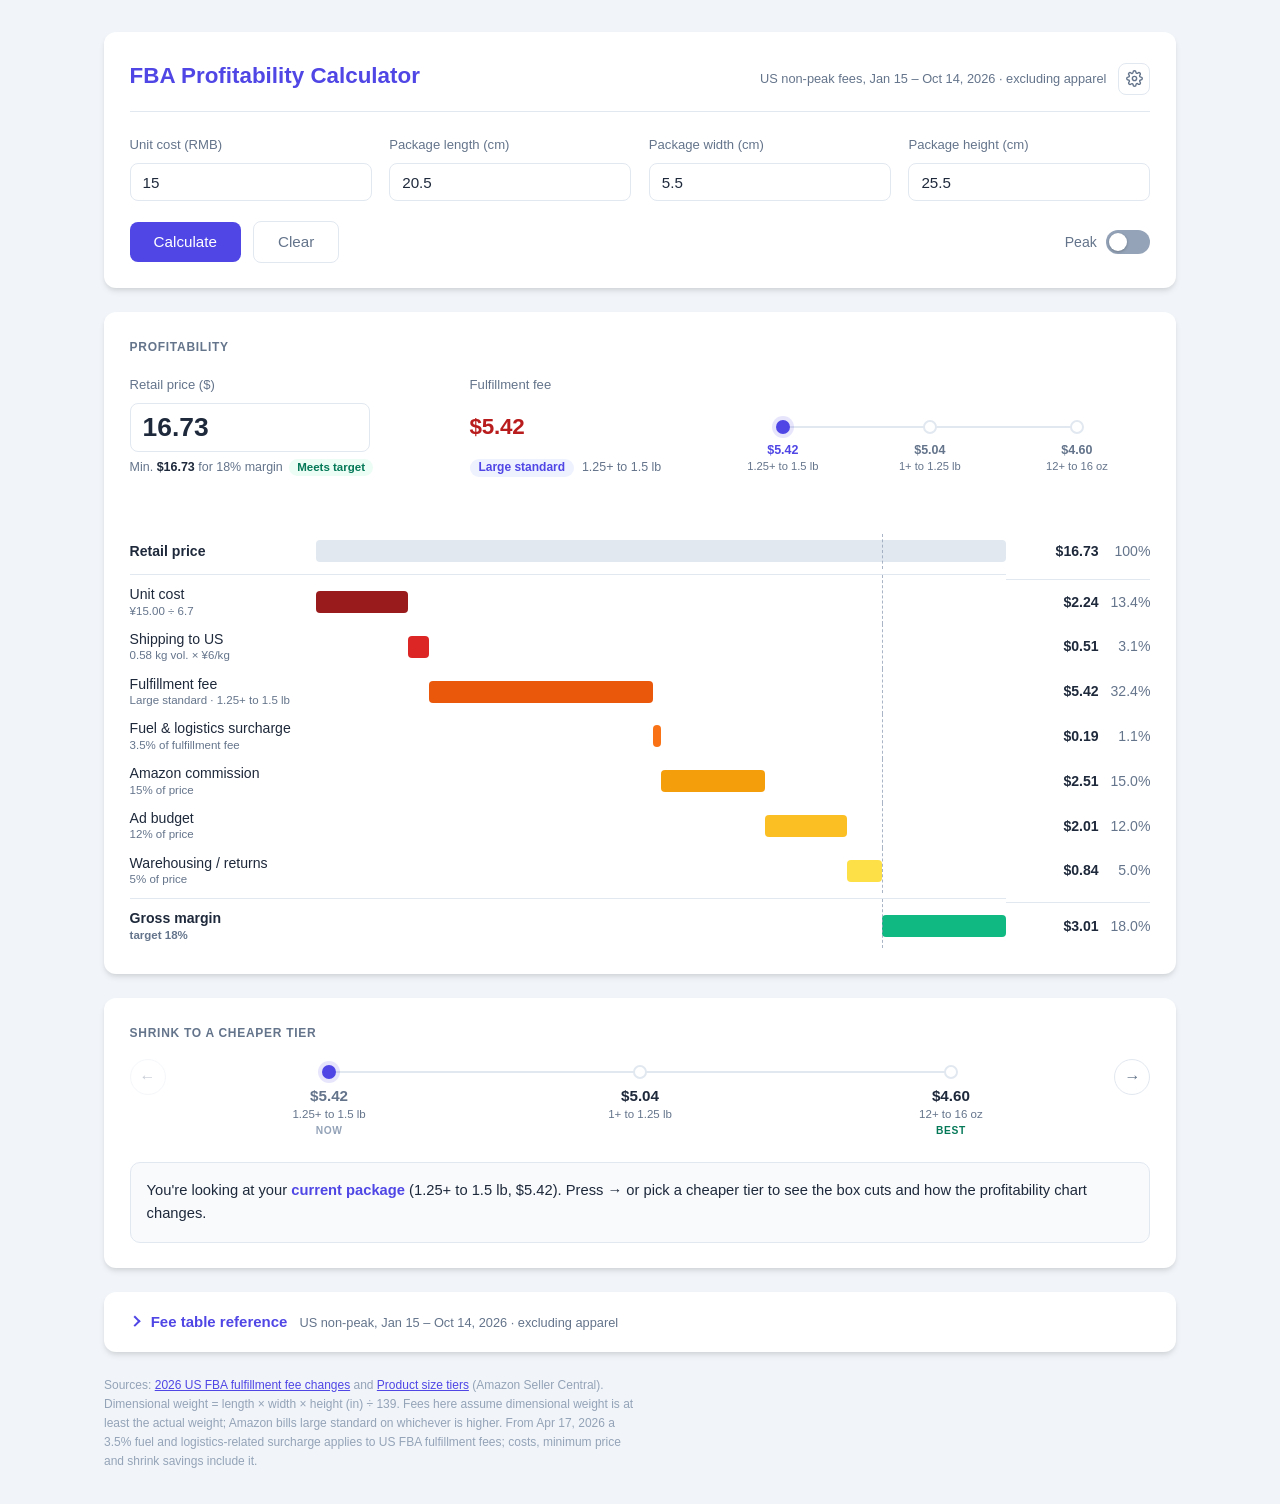
==== commit 3c1c2c29: "update pricing 3.5%" ====
--- a/app/tools/pricing-detail.html
+++ b/app/tools/pricing-detail.html
@@ -1,7 +1,7 @@
 <!doctype html><html data-theme="light"><head><meta charset=utf8><meta name=viewport content="width=device-width,initial-scale=1,viewport-fit=cover"><style>:root{color-scheme:light;box-sizing:border-box;padding-top:env(safe-area-inset-top,0px);padding-bottom:env(safe-area-inset-bottom,0px)}html{scroll-padding-top:env(safe-area-inset-top,0px)}body{margin:0;padding:0;font:14px -apple-system,BlinkMacSystemFont,sans-serif;background:#faf9f5;color:#141413}img{max-width:100%}[hidden]:not([hidden=until-found i]){display:none!important}</style></head><body>
 <title>FBA Fee Calculator</title>
-<!-- HUB: copy of Updated Pricing.html for the 报价 → 查看详情 pop-up. A what-if sandbox: the hub sends
-     the 报价 line and 设置 → 报价 ('load-line'); nothing is saved or sent back. Changes are marked HUB. -->
+<!-- HUB: copy of Pricer Updated.html for the 报价 → 查看详情 pop-up. A what-if sandbox: the hub sends
+     the 报价 line, 设置 → 报价 and the table's 旺季 switch ('load-line'); nothing is saved or sent back. Changes are marked HUB. -->
 <style>
 /* Layout: one input card on top, then two result cards side by side (fee | tier-down cuts), stacking on narrow screens. Matches the FBA pricing calculator's look. */
 :root{
@@ -72,6 +72,13 @@
 .btn-ghost{background:var(--surface);color:var(--muted);border:1px solid var(--line)}
 .btn-ghost:hover{border-color:var(--primary);color:var(--primary)}
 .btn:focus-visible{outline:none;box-shadow:0 0 0 3px var(--focus)}
+.season{margin-left:auto;display:flex;align-items:center;gap:.6rem}
+.season-label{font-size:.88rem;font-weight:500;color:var(--muted);cursor:pointer;user-select:none}
+.switch{position:relative;flex:none;width:44px;height:24px;padding:0;border:none;border-radius:999px;background:var(--faint);cursor:pointer;transition:background .2s}
+.switch .knob{position:absolute;top:3px;left:3px;width:18px;height:18px;border-radius:50%;background:#fff;box-shadow:0 1px 3px rgba(0,0,0,.25);transition:transform .2s}
+.switch[aria-checked="true"]{background:var(--primary)}
+.switch[aria-checked="true"] .knob{transform:translateX(20px)}
+.switch:focus-visible{outline:none;box-shadow:0 0 0 3px var(--focus)}
 .error{font-size:.85rem;color:var(--bad-text);background:var(--bad-bg);border-radius:8px;padding:.5rem .75rem}
 
 /* results */
@@ -248,7 +255,7 @@
     <div class="card-header">
       <h1>FBA Profitability Calculator</h1>
       <div class="head-right">
-        <span class="sub">US non-peak fees, Jan 15 – Oct 14, 2026 · excluding apparel</span>
+        <span class="sub" id="seasonSub">US non-peak fees, Jan 15 – Oct 14, 2026 · excluding apparel</span>
         <div class="gear-wrap">
           <button type="button" class="gear" id="gearBtn" aria-label="Assumptions" aria-expanded="false" aria-controls="settings" title="Assumptions">
             <svg width="17" height="17" viewBox="0 0 24 24" fill="none" stroke="currentColor" stroke-width="2" stroke-linecap="round" stroke-linejoin="round" aria-hidden="true"><circle cx="12" cy="12" r="3"/><path d="M19.4 15a1.65 1.65 0 0 0 .33 1.82l.06.06a2 2 0 1 1-2.83 2.83l-.06-.06a1.65 1.65 0 0 0-1.82-.33 1.65 1.65 0 0 0-1 1.51V21a2 2 0 1 1-4 0v-.09A1.65 1.65 0 0 0 9 19.4a1.65 1.65 0 0 0-1.82.33l-.06.06a2 2 0 1 1-2.83-2.83l.06-.06A1.65 1.65 0 0 0 4.68 15a1.65 1.65 0 0 0-1.51-1H3a2 2 0 1 1 0-4h.09A1.65 1.65 0 0 0 4.6 9a1.65 1.65 0 0 0-.33-1.82l-.06-.06a2 2 0 1 1 2.83-2.83l.06.06A1.65 1.65 0 0 0 9 4.68a1.65 1.65 0 0 0 1-1.51V3a2 2 0 1 1 4 0v.09a1.65 1.65 0 0 0 1 1.51 1.65 1.65 0 0 0 1.82-.33l.06-.06a2 2 0 1 1 2.83 2.83l-.06.06A1.65 1.65 0 0 0 19.4 9a1.65 1.65 0 0 0 1.51 1H21a2 2 0 1 1 0 4h-.09a1.65 1.65 0 0 0-1.51 1z"/></svg>
@@ -285,6 +292,10 @@
     <div class="actions">
       <button type="button" class="btn btn-primary" id="calcBtn">Calculate</button>
       <button type="button" class="btn btn-ghost" id="clearBtn">Clear</button>
+      <div class="season">
+        <label class="season-label" id="seasonLabel" for="seasonSwitch">Peak</label>
+        <button type="button" class="switch" id="seasonSwitch" role="switch" aria-checked="false" aria-labelledby="seasonLabel" title="Peak fees: Oct 15 – Jan 14"><span class="knob"></span></button>
+      </div>
     </div>
     <div class="error" id="error" hidden style="margin-top:1rem"></div>
   </div>
@@ -304,13 +315,13 @@
     </section>
     <section class="card" id="improveCard" aria-live="polite"></section>
     <details class="card ref" id="refTable">
-      <summary><span>Fee table reference</span><span class="ref-sub">US non-peak, Jan 15 – Oct 14, 2026 · excluding apparel</span></summary>
+      <summary><span>Fee table reference</span><span class="ref-sub" id="refSub">US non-peak, Jan 15 – Oct 14, 2026 · excluding apparel</span></summary>
       <div class="table-wrap ref-wrap"><table class="fees" id="feeTable"></table></div>
-      <p class="hint">Fuel and logistics-related surcharge not included. Your current tier is highlighted.</p>
+      <p class="hint">Amazon's published base rates. The fuel and logistics-related surcharge (3.5% of the fee since Apr 17, 2026; adjustable in Assumptions) is added on top in the profitability and savings figures. Your current tier is highlighted.</p>
     </details>
   </div>
 
-  <p class="foot">Sources: <a href="https://sellercentral.amazon.com/help/hub/reference/external/GABBX6GZPA8MSZGW" target="_blank" rel="noopener">2026 US FBA fulfillment fee changes</a> and <a href="https://sellercentral.amazon.com/help/hub/reference/external/GG5KW835AHDJCH8W" target="_blank" rel="noopener">Product size tiers</a> (Amazon Seller Central). Dimensional weight = length × width × height (in) ÷ 139. Fees here assume dimensional weight is at least the actual weight; Amazon bills large standard on whichever is higher.</p>
+  <p class="foot">Sources: <a href="https://sellercentral.amazon.com/help/hub/reference/external/GABBX6GZPA8MSZGW" target="_blank" rel="noopener">2026 US FBA fulfillment fee changes</a> and <a href="https://sellercentral.amazon.com/help/hub/reference/external/GG5KW835AHDJCH8W" target="_blank" rel="noopener">Product size tiers</a> (Amazon Seller Central). Dimensional weight = length × width × height (in) ÷ 139. Fees here assume dimensional weight is at least the actual weight; Amazon bills large standard on whichever is higher. From Apr 17, 2026 a 3.5% fuel and logistics-related surcharge applies to US FBA fulfillment fees; costs, minimum price and shrink savings include it.</p>
 </div>
 
 <script src="../shared/embed.js"></script><!-- HUB -->
@@ -319,27 +330,55 @@
   const EPS = 1e-6;
   const OZ_PER = { oz:1, lb:16, kg:35.27396195, g:0.03527396195 };
 
+  // Fee season. Peak runs Oct 15 – Jan 14.
+  const SEASONS = {
+    nonpeak:{ name:'non-peak', range:'Jan 15 – Oct 14, 2026' },
+    peak:   { name:'peak',     range:'Oct 15, 2026 – Jan 14, 2027' }
+  };
+  let SEASON = 'nonpeak';   // Peak switch starts off
+
+  // `fees` / `over` always return the rates for the selected SEASON.
   const TIERS = {
     small: {
       name:'Small standard',
       limits:[2,4,6,8,10,12,14,16],
       labels:['2 oz or less','2+ to 4 oz','4+ to 6 oz','6+ to 8 oz','8+ to 10 oz','10+ to 12 oz','12+ to 14 oz','14+ to 16 oz'],
-      fees:{
-        low: [2.43,2.49,2.56,2.66,2.77,2.82,2.92,2.95],
-        mid: [3.32,3.42,3.45,3.54,3.68,3.78,3.91,3.96],
-        high:[3.58,3.68,3.71,3.80,3.94,4.04,4.17,4.22]
-      }
+      feesBy:{
+        nonpeak:{
+          low: [2.43,2.49,2.56,2.66,2.77,2.82,2.92,2.95],
+          mid: [3.32,3.42,3.45,3.54,3.68,3.78,3.91,3.96],
+          high:[3.58,3.68,3.71,3.80,3.94,4.04,4.17,4.22]
+        },
+        peak:{
+          low: [2.62,2.68,2.76,2.86,2.98,3.03,3.14,3.17],
+          mid: [3.51,3.61,3.65,3.74,3.89,3.99,4.13,4.18],
+          high:[3.77,3.87,3.91,4.00,4.15,4.25,4.39,4.44]
+        }
+      },
+      get fees(){ return this.feesBy[SEASON]; }
     },
     large: {
       name:'Large standard',
       limits:[4,8,12,16,20,24,28,32,36,40,44,48],
       labels:['4 oz or less','4+ to 8 oz','8+ to 12 oz','12+ to 16 oz','1+ to 1.25 lb','1.25+ to 1.5 lb','1.5+ to 1.75 lb','1.75+ to 2 lb','2+ to 2.25 lb','2.25+ to 2.5 lb','2.5+ to 2.75 lb','2.75+ to 3 lb'],
-      fees:{
-        low: [2.91,3.13,3.38,3.78,4.22,4.60,4.75,5.00,5.10,5.28,5.44,5.85],
-        mid: [3.73,3.95,4.20,4.60,5.04,5.42,5.57,5.82,5.92,6.10,6.26,6.67],
-        high:[3.99,4.21,4.46,4.86,5.30,5.68,5.83,6.08,6.18,6.36,6.52,6.93]
+      feesBy:{
+        nonpeak:{
+          low: [2.91,3.13,3.38,3.78,4.22,4.60,4.75,5.00,5.10,5.28,5.44,5.85],
+          mid: [3.73,3.95,4.20,4.60,5.04,5.42,5.57,5.82,5.92,6.10,6.26,6.67],
+          high:[3.99,4.21,4.46,4.86,5.30,5.68,5.83,6.08,6.18,6.36,6.52,6.93]
+        },
+        peak:{
+          low: [3.15,3.39,3.66,4.07,4.52,4.91,5.07,5.33,5.47,5.67,5.84,6.26],
+          mid: [3.97,4.21,4.48,4.89,5.34,5.73,5.89,6.15,6.29,6.49,6.66,7.08],
+          high:[4.23,4.47,4.74,5.15,5.60,5.99,6.15,6.41,6.55,6.75,6.92,7.34]
+        }
       },
-      over:{ low:6.15, mid:6.97, high:7.23 }, // + $0.08 per 4 oz above 3 lb, up to 20 lb
+      overBy:{                                   // + $0.08 per 4 oz above 3 lb, up to 20 lb (both seasons)
+        nonpeak:{ low:6.15, mid:6.97, high:7.23 },
+        peak:   { low:6.69, mid:7.51, high:7.77 }
+      },
+      get fees(){ return this.feesBy[SEASON]; },
+      get over(){ return this.overBy[SEASON]; },
       maxOz:320
     }
   };
@@ -554,7 +593,7 @@
       detail = `<div class="empty-msg">You're looking at your <strong>current package</strong> (${r.band.label}, ${money(r.band.fee)}). Press → or pick a cheaper tier to see the box cuts and how the profitability chart changes.</div>`;
     } else {
       const shipSave = step.kind==='box' ? (volKgOf(dims) - volKgOf(dims, step)) * A.shipRmbKg / A.fx : 0;
-      const save = r.band.fee - step.fee + shipSave;
+      const save = (r.band.fee - step.fee)*(1 + A.fuel/100) + shipSave;   // fee drop incl. its fuel surcharge
       detail = `
       <div class="target">
         <div><div class="t-label">Selected tier</div><div class="t-val">${step.label}</div></div>
@@ -624,10 +663,11 @@
   }
 
   /* ---------- assumptions ---------- */
-  const DEFAULTS = { fx:6.7, shipRmbKg:6, comm:15, ads:12, wh:5, target:18 };
+  const DEFAULTS = { fx:6.7, shipRmbKg:6, fuel:3.5, comm:15, ads:12, wh:5, target:18 };
   const SET_FIELDS = [
     ['fx','RMB / USD exchange rate','0.01'],
     ['shipRmbKg','Shipping cost (RMB / kg)','0.1'],
+    ['fuel','FBA fuel surcharge (% of fee)','0.1'],
     ['comm','Amazon commission (%)','0.5'],
     ['ads','Ad budget (%)','0.5'],
     ['wh','Warehousing / returns (%)','0.5'],
@@ -681,7 +721,8 @@
       ads: price * A.ads/100,
       wh: price * A.wh/100
     };
-    c.total = c.unit + c.ship + c.fee + c.comm + c.ads + c.wh;
+    c.fuel = c.fee * A.fuel/100;   // fuel & logistics surcharge: % of the fulfillment fee (US, from Apr 17, 2026)
+    c.total = c.unit + c.ship + c.fee + c.fuel + c.comm + c.ads + c.wh;
     c.margin = price - c.total;
     c.pct = price > 0 ? c.margin / price : 0;
     return c;
@@ -697,7 +738,7 @@
       const r = compute(dims, null, probe);
       if (!r.tier) return { err:'oversize' };
       const fee = scen ? bandOf(r.tier, scen.oz, r.pb).fee : r.band.fee;
-      let p = ceil2((fixed + fee)/(1 - varPct));
+      let p = ceil2((fixed + fee*(1 + A.fuel/100))/(1 - varPct));
       for (let k=0;k<3;k++){                     // confirm at the rounded price with that price's real fee
         const c = costsAt(dims, unitRmb, p, scen);
         if (c.pct >= A.target/100 - 1e-9) return { price:p };
@@ -707,7 +748,7 @@
     return { err:'No price found.' };
   }
 
-  const COLORS = { unit:'#991b1b', ship:'#dc2626', fee:'#ea580c', comm:'#f59e0b', ads:'#fbbf24', wh:'#fde047', margin:'#10b981', loss:'#ef4444' };
+  const COLORS = { unit:'#991b1b', ship:'#dc2626', fee:'#ea580c', fuel:'#f97316', comm:'#f59e0b', ads:'#fbbf24', wh:'#fde047', margin:'#10b981', loss:'#ef4444' };
   const priceEl = document.getElementById('price');
   const kpis = document.getElementById('kpis'), chartBox = document.getElementById('chartBox'), priceCap = document.getElementById('priceCap');
   let P = null; // { dims, unitRmb, min }
@@ -748,7 +789,7 @@
     kpis.innerHTML = `
       <div class="fee-sum">
         <div class="fs-label">Fulfillment fee</div>
-        <div class="fs-fee"><span class="fs-num" tabindex="0" aria-describedby="fsTip">${money(c.fee)}<span class="fs-tip" id="fsTip" role="tooltip"><div>${wtTxt} <span>shipping weight</span></div><div>${(c.fee/price*100).toFixed(1)}% <span>of price</span></div></span></span></div>
+        <div class="fs-fee"><span class="fs-num" tabindex="0" aria-describedby="fsTip">${money(c.fee)}<span class="fs-tip" id="fsTip" role="tooltip"><div>${wtTxt} <span>shipping weight</span></div><div>+${money(c.fuel)} <span>fuel surcharge (${fmtPct(A.fuel)})</span></div><div>${((c.fee+c.fuel)/price*100).toFixed(1)}% <span>of price incl. surcharge</span></div></span></span></div>
         <div class="fs-sub"><span class="pill">${TIERS[c.r.tier].name}</span><span>${scen ? scen.label : c.r.band.label}</span></div>
       </div>
       ${S ? `<ol class="train mini" aria-label="Weight tier">${trainNodes()}</ol>` : ''}`;
@@ -759,6 +800,7 @@
       ['unit','Unit cost',`¥${P.unitRmb.toFixed(2)} ÷ ${A.fx}`, c.unit],
       ['ship','Shipping to US',`${c.volKg.toFixed(2)} kg vol. × ¥${A.shipRmbKg}/kg${was('ship')}`, c.ship],
       ['fee','Fulfillment fee',`${TIERS[r.tier].name} · ${scen ? scen.label : r.band.label}${was('fee')}`, c.fee],
+      ['fuel','Fuel & logistics surcharge',`${fmtPct(A.fuel)} of fulfillment fee${was('fuel')}`, c.fuel],
       ['comm','Amazon commission',`${fmtPct(A.comm)} of price`, c.comm],
       ['ads','Ad budget',`${fmtPct(A.ads)} of price`, c.ads],
       ['wh','Warehousing / returns',`${fmtPct(A.wh)} of price`, c.wh]
@@ -850,15 +892,14 @@
     document.getElementById('unitRmb').focus();
   });
 
-  window.__fba = { compute, dimOz, solve, bandOf, costsAt, minPrice, A:()=>A };
-
-  /* HUB: the hub sends one 报价 line {unitRmb, l, w, h}; on open also settings = 设置 → 报价.
-     Switching lines keeps the pop-up's own assumptions. */
+  /* HUB: the hub sends one 报价 line {unitRmb, l, w, h}; on open also settings = 设置 → 报价 and peak = the table's 旺季.
+     Switching lines keeps the pop-up's own assumptions and season. */
   embed.on('load-line', d => {
     if (d.settings){
       for (const k in DEFAULTS){ const v = d.settings[k]; G[k] = typeof v==='number' && isFinite(v) ? v : DEFAULTS[k]; }
       A = { ...G }; drawSettings();
     }
+    if (d.peak != null){ SEASON = d.peak ? 'peak' : 'nonpeak'; drawSeason(); }
     document.getElementById('unitRmb').value = d.unitRmb;
     document.getElementById('len').value = d.l;
     document.getElementById('wid').value = d.w;
@@ -868,7 +909,23 @@
   });
   /* HUB: Esc closes the pop-up (unless it is closing the assumptions panel) */
   document.addEventListener('keydown', e=>{ if (e.key==='Escape' && settingsEl.hidden) embed.post('key', { key:'Escape' }); }, true);
-  if (embed.inFrame) embed.post('ready'); else calculate();
+
+  /* ---------- fee season ---------- */
+  const seasonSwitch = document.getElementById('seasonSwitch');
+  function drawSeason(){
+    seasonSwitch.setAttribute('aria-checked', SEASON === 'peak');
+    const s = SEASONS[SEASON];
+    document.getElementById('seasonSub').textContent = `US ${s.name} fees, ${s.range} · excluding apparel`;
+    document.getElementById('refSub').textContent = `US ${s.name}, ${s.range} · excluding apparel`;
+  }
+  seasonSwitch.addEventListener('click', ()=>{
+    SEASON = SEASON === 'peak' ? 'nonpeak' : 'peak'; drawSeason();
+    if (P) refreshProfit(); else renderFeeTable(null);   // re-solve min price; keep a custom retail price
+  });
+  drawSeason();
+
+  window.__fba = { setSeason:s=>{ SEASON=s; drawSeason(); refreshProfit(); }, compute, dimOz, solve, bandOf, costsAt, minPrice, A:()=>A };
+  if (embed.inFrame) embed.post('ready'); else calculate();   /* HUB: the hub sends the line */
 })();
 </script>
 
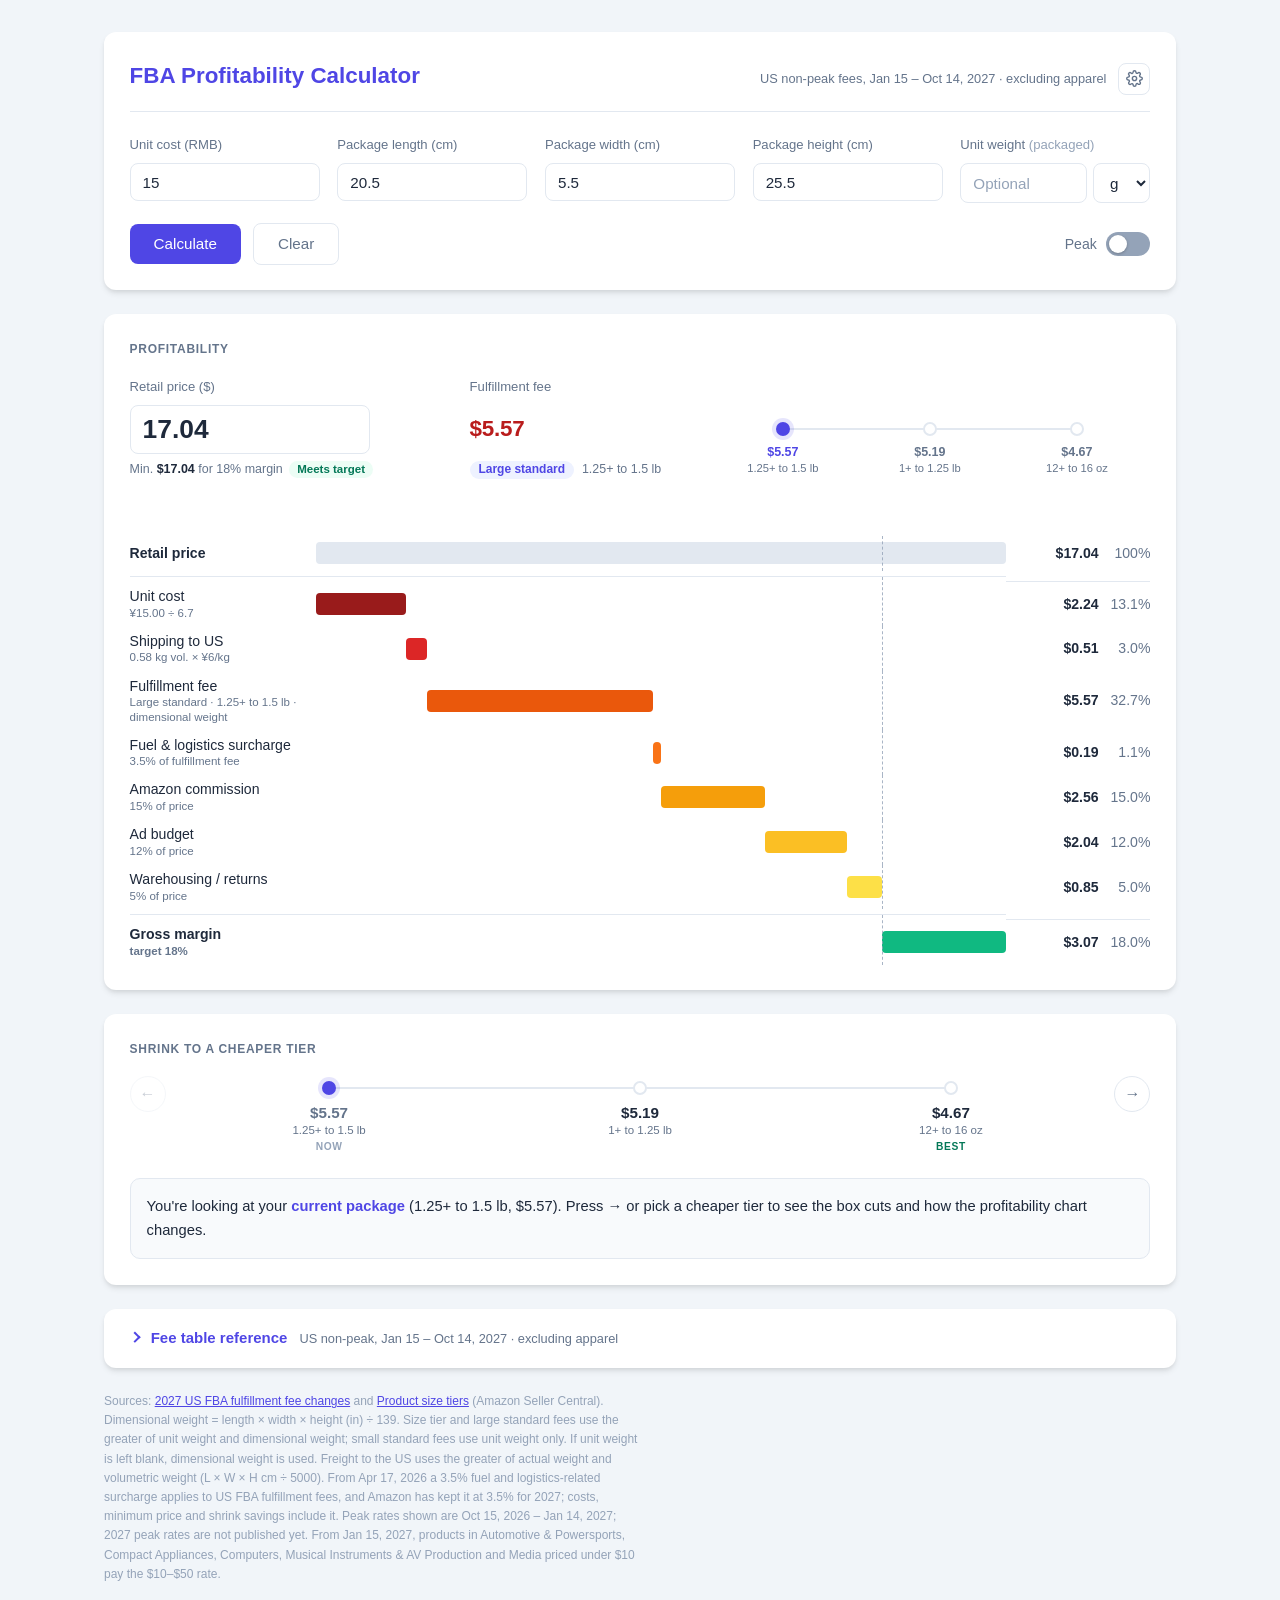
==== commit b90183e5: "updated pricing terms" ====
--- a/app/tools/pricing-detail.html
+++ b/app/tools/pricing-detail.html
@@ -1,6 +1,6 @@
 <!doctype html><html data-theme="light"><head><meta charset=utf8><meta name=viewport content="width=device-width,initial-scale=1,viewport-fit=cover"><style>:root{color-scheme:light;box-sizing:border-box;padding-top:env(safe-area-inset-top,0px);padding-bottom:env(safe-area-inset-bottom,0px)}html{scroll-padding-top:env(safe-area-inset-top,0px)}body{margin:0;padding:0;font:14px -apple-system,BlinkMacSystemFont,sans-serif;background:#faf9f5;color:#141413}img{max-width:100%}[hidden]:not([hidden=until-found i]){display:none!important}</style></head><body>
 <title>FBA Fee Calculator</title>
-<!-- HUB: copy of Pricer Updated.html for the 报价 → 查看详情 pop-up. A what-if sandbox: the hub sends
+<!-- HUB: copy of Pricer_Updated.html (2027 fees, unit weight) for the 报价 → 查看详情 pop-up. A what-if sandbox: the hub sends
      the 报价 line, 设置 → 报价 and the table's 旺季 switch ('load-line'); nothing is saved or sent back. Changes are marked HUB. -->
 <style>
 /* Layout: one input card on top, then two result cards side by side (fee | tier-down cuts), stacking on narrow screens. Matches the FBA pricing calculator's look. */
@@ -255,7 +255,7 @@
     <div class="card-header">
       <h1>FBA Profitability Calculator</h1>
       <div class="head-right">
-        <span class="sub" id="seasonSub">US non-peak fees, Jan 15 – Oct 14, 2026 · excluding apparel</span>
+        <span class="sub" id="seasonSub">US non-peak fees, Jan 15 – Oct 14, 2027 · excluding apparel</span>
         <div class="gear-wrap">
           <button type="button" class="gear" id="gearBtn" aria-label="Assumptions" aria-expanded="false" aria-controls="settings" title="Assumptions">
             <svg width="17" height="17" viewBox="0 0 24 24" fill="none" stroke="currentColor" stroke-width="2" stroke-linecap="round" stroke-linejoin="round" aria-hidden="true"><circle cx="12" cy="12" r="3"/><path d="M19.4 15a1.65 1.65 0 0 0 .33 1.82l.06.06a2 2 0 1 1-2.83 2.83l-.06-.06a1.65 1.65 0 0 0-1.82-.33 1.65 1.65 0 0 0-1 1.51V21a2 2 0 1 1-4 0v-.09A1.65 1.65 0 0 0 9 19.4a1.65 1.65 0 0 0-1.82.33l-.06.06a2 2 0 1 1-2.83-2.83l.06-.06A1.65 1.65 0 0 0 4.68 15a1.65 1.65 0 0 0-1.51-1H3a2 2 0 1 1 0-4h.09A1.65 1.65 0 0 0 4.6 9a1.65 1.65 0 0 0-.33-1.82l-.06-.06a2 2 0 1 1 2.83-2.83l.06.06A1.65 1.65 0 0 0 9 4.68a1.65 1.65 0 0 0 1-1.51V3a2 2 0 1 1 4 0v.09a1.65 1.65 0 0 0 1 1.51 1.65 1.65 0 0 0 1.82-.33l.06-.06a2 2 0 1 1 2.83 2.83l-.06.06A1.65 1.65 0 0 0 19.4 9a1.65 1.65 0 0 0 1.51 1H21a2 2 0 1 1 0 4h-.09a1.65 1.65 0 0 0-1.51 1z"/></svg>
@@ -286,6 +286,15 @@
         <div class="label-row"><label class="form-label" for="hgt">Package height (cm)</label></div>
         <input type="number" step="any" min="0" id="hgt" class="form-control" value="25.5">
       </div>
+      <div>
+        <div class="label-row"><label class="form-label" for="wt">Unit weight <span class="opt">(packaged)</span></label></div>
+        <div class="input-group">
+          <input type="number" step="any" min="0" id="wt" class="form-control" placeholder="Optional">
+          <select id="wtUnit" class="form-control unit-select" aria-label="Weight unit">
+            <option value="g" selected>g</option><option value="kg">kg</option><option value="oz">oz</option><option value="lb">lb</option>
+          </select>
+        </div>
+      </div>
       <button type="submit" hidden></button>
     </form>
 
@@ -315,13 +324,13 @@
     </section>
     <section class="card" id="improveCard" aria-live="polite"></section>
     <details class="card ref" id="refTable">
-      <summary><span>Fee table reference</span><span class="ref-sub" id="refSub">US non-peak, Jan 15 – Oct 14, 2026 · excluding apparel</span></summary>
+      <summary><span>Fee table reference</span><span class="ref-sub" id="refSub">US non-peak, Jan 15 – Oct 14, 2027 · excluding apparel</span></summary>
       <div class="table-wrap ref-wrap"><table class="fees" id="feeTable"></table></div>
-      <p class="hint">Amazon's published base rates. The fuel and logistics-related surcharge (3.5% of the fee since Apr 17, 2026; adjustable in Assumptions) is added on top in the profitability and savings figures. Your current tier is highlighted.</p>
+      <p class="hint">Amazon's published base rates. The fuel and logistics-related surcharge (3.5% of the fee since Apr 17, 2026 and unchanged for 2027; adjustable in Assumptions) is added on top in the profitability and savings figures. Your current tier is highlighted.</p>
     </details>
   </div>
 
-  <p class="foot">Sources: <a href="https://sellercentral.amazon.com/help/hub/reference/external/GABBX6GZPA8MSZGW" target="_blank" rel="noopener">2026 US FBA fulfillment fee changes</a> and <a href="https://sellercentral.amazon.com/help/hub/reference/external/GG5KW835AHDJCH8W" target="_blank" rel="noopener">Product size tiers</a> (Amazon Seller Central). Dimensional weight = length × width × height (in) ÷ 139. Fees here assume dimensional weight is at least the actual weight; Amazon bills large standard on whichever is higher. From Apr 17, 2026 a 3.5% fuel and logistics-related surcharge applies to US FBA fulfillment fees; costs, minimum price and shrink savings include it.</p>
+  <p class="foot">Sources: <a href="https://sellercentral.amazon.com/help/hub/reference/external/GABBX6GZPA8MSZGW" target="_blank" rel="noopener">2027 US FBA fulfillment fee changes</a> and <a href="https://sellercentral.amazon.com/help/hub/reference/external/GG5KW835AHDJCH8W" target="_blank" rel="noopener">Product size tiers</a> (Amazon Seller Central). Dimensional weight = length × width × height (in) ÷ 139. Size tier and large standard fees use the greater of unit weight and dimensional weight; small standard fees use unit weight only. If unit weight is left blank, dimensional weight is used. Freight to the US uses the greater of actual weight and volumetric weight (L × W × H cm ÷ 5000). From Apr 17, 2026 a 3.5% fuel and logistics-related surcharge applies to US FBA fulfillment fees, and Amazon has kept it at 3.5% for 2027; costs, minimum price and shrink savings include it. Peak rates shown are Oct 15, 2026 – Jan 14, 2027; 2027 peak rates are not published yet. From Jan 15, 2027, products in Automotive &amp; Powersports, Compact Appliances, Computers, Musical Instruments &amp; AV Production and Media priced under $10 pay the $10–$50 rate.</p>
 </div>
 
 <script src="../shared/embed.js"></script><!-- HUB -->
@@ -332,7 +341,7 @@
 
   // Fee season. Peak runs Oct 15 – Jan 14.
   const SEASONS = {
-    nonpeak:{ name:'non-peak', range:'Jan 15 – Oct 14, 2026' },
+    nonpeak:{ name:'non-peak', range:'Jan 15 – Oct 14, 2027' },
     peak:   { name:'peak',     range:'Oct 15, 2026 – Jan 14, 2027' }
   };
   let SEASON = 'nonpeak';   // Peak switch starts off
@@ -345,9 +354,9 @@
       labels:['2 oz or less','2+ to 4 oz','4+ to 6 oz','6+ to 8 oz','8+ to 10 oz','10+ to 12 oz','12+ to 14 oz','14+ to 16 oz'],
       feesBy:{
         nonpeak:{
-          low: [2.43,2.49,2.56,2.66,2.77,2.82,2.92,2.95],
-          mid: [3.32,3.42,3.45,3.54,3.68,3.78,3.91,3.96],
-          high:[3.58,3.68,3.71,3.80,3.94,4.04,4.17,4.22]
+          low: [2.64,2.72,2.80,2.83,2.87,2.92,2.96,2.99],
+          mid: [3.75,3.78,3.92,3.97,4.06,4.16,4.30,4.32],
+          high:[4.31,4.34,4.47,4.53,4.62,4.73,4.85,4.88]
         },
         peak:{
           low: [2.62,2.68,2.76,2.86,2.98,3.03,3.14,3.17],
@@ -364,8 +373,8 @@
       feesBy:{
         nonpeak:{
           low: [2.91,3.13,3.38,3.78,4.22,4.60,4.75,5.00,5.10,5.28,5.44,5.85],
-          mid: [3.73,3.95,4.20,4.60,5.04,5.42,5.57,5.82,5.92,6.10,6.26,6.67],
-          high:[3.99,4.21,4.46,4.86,5.30,5.68,5.83,6.08,6.18,6.36,6.52,6.93]
+          mid: [3.79,4.01,4.26,4.67,5.19,5.57,5.72,5.98,6.08,6.26,6.42,6.85],
+          high:[4.35,4.57,4.83,5.23,5.75,6.14,6.29,6.54,6.64,6.83,6.99,7.41]
         },
         peak:{
           low: [3.15,3.39,3.66,4.07,4.52,4.91,5.07,5.33,5.47,5.67,5.84,6.26],
@@ -374,7 +383,7 @@
         }
       },
       overBy:{                                   // + $0.08 per 4 oz above 3 lb, up to 20 lb (both seasons)
-        nonpeak:{ low:6.15, mid:6.97, high:7.23 },
+        nonpeak:{ low:6.15, mid:7.16, high:7.73 },
         peak:   { low:6.69, mid:7.51, high:7.77 }
       },
       get fees(){ return this.feesBy[SEASON]; },
@@ -592,7 +601,7 @@
     if (sel===-1){
       detail = `<div class="empty-msg">You're looking at your <strong>current package</strong> (${r.band.label}, ${money(r.band.fee)}). Press → or pick a cheaper tier to see the box cuts and how the profitability chart changes.</div>`;
     } else {
-      const shipSave = step.kind==='box' ? (volKgOf(dims) - volKgOf(dims, step)) * A.shipRmbKg / A.fx : 0;
+      const shipSave = step.kind==='box' ? (freightKg(dims).kg - freightKg(dims, step).kg) * A.shipRmbKg / A.fx : 0;
       const save = (r.band.fee - step.fee)*(1 + A.fuel/100) + shipSave;   // fee drop incl. its fuel surcharge
       detail = `
       <div class="target">
@@ -706,14 +715,20 @@
     const cm3 = scen ? scen.oz/16 * 139 * Math.pow(2.54,3) : dims[0]*dims[1]*dims[2];
     return cm3/5000;
   }
+  // Freight to the US is billed on chargeable weight: the greater of volumetric and actual weight.
+  let WT = null;   // unit weight in oz from the input (null = not entered)
+  function freightKg(dims, scen){
+    const vol = volKgOf(dims, scen), act = WT != null ? WT/OZ_PER.kg : 0;
+    return { kg: Math.max(vol, act), actual: act > vol + EPS };
+  }
 
   // All per-unit costs in USD at a given retail price. `scen` (optional) = a selected cheaper tier { oz, label }.
   function costsAt(dims, unitRmb, price, scen){
-    const r = compute(dims, null, price);
+    const r = compute(dims, WT, price);
     if (!r.tier) return null;
-    const volKg = volKgOf(dims, scen);
+    const fk = freightKg(dims, scen), volKg = fk.kg;
     const c = {
-      r, volKg, scen: scen || null,
+      r, volKg, actualKg: fk.actual, scen: scen || null,
       unit: unitRmb / A.fx,
       ship: volKg * A.shipRmbKg / A.fx,
       fee: scen ? bandOf(r.tier, scen.oz, r.pb).fee : r.band.fee,
@@ -733,9 +748,9 @@
   function minPrice(dims, unitRmb, scen){
     const varPct = (A.comm + A.ads + A.wh + A.target)/100;
     if (varPct >= 1) return { err:'Commission, ads, warehousing and target margin add up to 100% or more, so no price can reach the target.' };
-    const fixed = unitRmb/A.fx + volKgOf(dims, scen)*A.shipRmbKg/A.fx;
+    const fixed = unitRmb/A.fx + freightKg(dims, scen).kg*A.shipRmbKg/A.fx;
     for (const probe of [5, 20, 60]){            // representative price in each band: <$10, $10–$50, >$50
-      const r = compute(dims, null, probe);
+      const r = compute(dims, WT, probe);
       if (!r.tier) return { err:'oversize' };
       const fee = scen ? bandOf(r.tier, scen.oz, r.pb).fee : r.band.fee;
       let p = ceil2((fixed + fee*(1 + A.fuel/100))/(1 - varPct));
@@ -789,7 +804,7 @@
     kpis.innerHTML = `
       <div class="fee-sum">
         <div class="fs-label">Fulfillment fee</div>
-        <div class="fs-fee"><span class="fs-num" tabindex="0" aria-describedby="fsTip">${money(c.fee)}<span class="fs-tip" id="fsTip" role="tooltip"><div>${wtTxt} <span>shipping weight</span></div><div>+${money(c.fuel)} <span>fuel surcharge (${fmtPct(A.fuel)})</span></div><div>${((c.fee+c.fuel)/price*100).toFixed(1)}% <span>of price incl. surcharge</span></div></span></span></div>
+        <div class="fs-fee"><span class="fs-num" tabindex="0" aria-describedby="fsTip">${money(c.fee)}<span class="fs-tip" id="fsTip" role="tooltip"><div>${wtTxt} <span>shipping weight${scen ? '' : ' · ' + basisTxt(c.r)}</span></div><div>+${money(c.fuel)} <span>fuel surcharge (${fmtPct(A.fuel)})</span></div><div>${((c.fee+c.fuel)/price*100).toFixed(1)}% <span>of price incl. surcharge</span></div></span></span></div>
         <div class="fs-sub"><span class="pill">${TIERS[c.r.tier].name}</span><span>${scen ? scen.label : c.r.band.label}</span></div>
       </div>
       ${S ? `<ol class="train mini" aria-label="Weight tier">${trainNodes()}</ol>` : ''}`;
@@ -798,8 +813,8 @@
     const was = (k) => base && money(base[k]) !== money(c[k]) ? ` · was ${money(base[k])}` : '';
     const rows = [
       ['unit','Unit cost',`¥${P.unitRmb.toFixed(2)} ÷ ${A.fx}`, c.unit],
-      ['ship','Shipping to US',`${c.volKg.toFixed(2)} kg vol. × ¥${A.shipRmbKg}/kg${was('ship')}`, c.ship],
-      ['fee','Fulfillment fee',`${TIERS[r.tier].name} · ${scen ? scen.label : r.band.label}${was('fee')}`, c.fee],
+      ['ship','Shipping to US',`${c.volKg.toFixed(2)} kg ${c.actualKg ? 'actual' : 'vol.'} × ¥${A.shipRmbKg}/kg${was('ship')}`, c.ship],
+      ['fee','Fulfillment fee',`${TIERS[r.tier].name} · ${scen ? scen.label : r.band.label}${scen ? '' : ' · ' + basisTxt(r)}${was('fee')}`, c.fee],
       ['fuel','Fuel & logistics surcharge',`${fmtPct(A.fuel)} of fulfillment fee${was('fuel')}`, c.fuel],
       ['comm','Amazon commission',`${fmtPct(A.comm)} of price`, c.comm],
       ['ads','Ad budget',`${fmtPct(A.ads)} of price`, c.ads],
@@ -820,13 +835,14 @@
     chartBox.innerHTML = `<div class="chart-wrap"><div class="chart" style="--t:${tPos}">${h}</div></div>`;
   }
   const fmtPct = v => (+v.toFixed(2)) + '%';
+  const basisTxt = r => ({ 'Unit weight':'unit weight', 'Dimensional weight':'dimensional weight' })[r.basis] || 'est. from dimensions';
   const signMoney = v => (v < 0 ? '−$' : '$') + Math.abs(v).toFixed(2);
 
   // Re-render fee cards + chart for the current retail price.
   function renderAll(){
     if (!P) return;
     const p = num('price');
-    const r = compute(P.dims, null, p > 0 ? p : NaN);
+    const r = compute(P.dims, WT, p > 0 ? p : NaN);
     // Keep the selected tier when only the price or assumptions change.
     const keep = S && S.sel >= 0 ? S.steps[S.sel].label : null;
     renderImprove(r, P.dims);
@@ -854,10 +870,13 @@
       errBox.textContent = 'Enter a length, width and height greater than 0 cm.';
       errBox.hidden = false; return;
     }
+    const wtRaw = num('wt');
+    if (!isNaN(wtRaw) && !(wtRaw > 0)){ errBox.textContent = 'Enter a unit weight greater than 0, or leave it blank.'; errBox.hidden = false; return; }
     errBox.hidden = true;
+    WT = isNaN(wtRaw) ? null : wtRaw * OZ_PER[document.getElementById('wtUnit').value];
     S = null; // new package: start back on the current tier
-    P = { dims, unitRmb, min: minPrice(dims, unitRmb) };
-    if (P.min.price != null) priceEl.value = P.min.price.toFixed(2);
+    P = { dims, unitRmb, unitOz: WT, min: minPrice(dims, unitRmb) };
+    priceEl.value = P.min.price != null ? P.min.price.toFixed(2) : '';
     renderAll();
   }
 
@@ -884,15 +903,16 @@
   priceCap.addEventListener('click', e=>{ if (e.target.closest('#useMin') && P && capMin != null){ priceEl.value = capMin.toFixed(2); renderAll(); priceEl.focus(); } });
   document.getElementById('calcBtn').addEventListener('click', calculate);
   document.getElementById('form').addEventListener('submit', e=>{ e.preventDefault(); calculate(); });
+  document.getElementById('wtUnit').addEventListener('change', ()=>{ if (P && !isNaN(num('wt'))) calculate(); });
   document.getElementById('clearBtn').addEventListener('click', ()=>{
-    ['unitRmb','len','wid','hgt','price'].forEach(id=>document.getElementById(id).value='');
-    errBox.hidden = true; P = null;
+    ['unitRmb','len','wid','hgt','wt','price'].forEach(id=>document.getElementById(id).value='');
+    errBox.hidden = true; P = null; WT = null;
     renderFeeTable(null); renderProfit();
     improveCard.innerHTML = msg('Shrink suggestions appear here after you calculate.');
     document.getElementById('unitRmb').focus();
   });
 
-  /* HUB: the hub sends one 报价 line {unitRmb, l, w, h}; on open also settings = 设置 → 报价 and peak = the table's 旺季.
+  /* HUB: the hub sends one 报价 line {unitRmb, l, w, h, wt (lb, optional)}; on open also settings = 设置 → 报价 and peak = the table's 旺季.
      Switching lines keeps the pop-up's own assumptions and season. */
   embed.on('load-line', d => {
     if (d.settings){
@@ -904,6 +924,8 @@
     document.getElementById('len').value = d.l;
     document.getElementById('wid').value = d.w;
     document.getElementById('hgt').value = d.h;
+    document.getElementById('wt').value = d.wt > 0 ? d.wt : '';   /* HUB: 计费重量 (lb) from the 报价 line, blank = not entered */
+    document.getElementById('wtUnit').value = 'lb';
     priceEl.value = '';
     calculate();
   });
@@ -924,7 +946,7 @@
   });
   drawSeason();
 
-  window.__fba = { setSeason:s=>{ SEASON=s; drawSeason(); refreshProfit(); }, compute, dimOz, solve, bandOf, costsAt, minPrice, A:()=>A };
+  window.__fba = { setWt:v=>{ WT=v; }, setSeason:s=>{ SEASON=s; drawSeason(); refreshProfit(); }, compute, dimOz, solve, bandOf, costsAt, minPrice, A:()=>A };
   if (embed.inFrame) embed.post('ready'); else calculate();   /* HUB: the hub sends the line */
 })();
 </script>
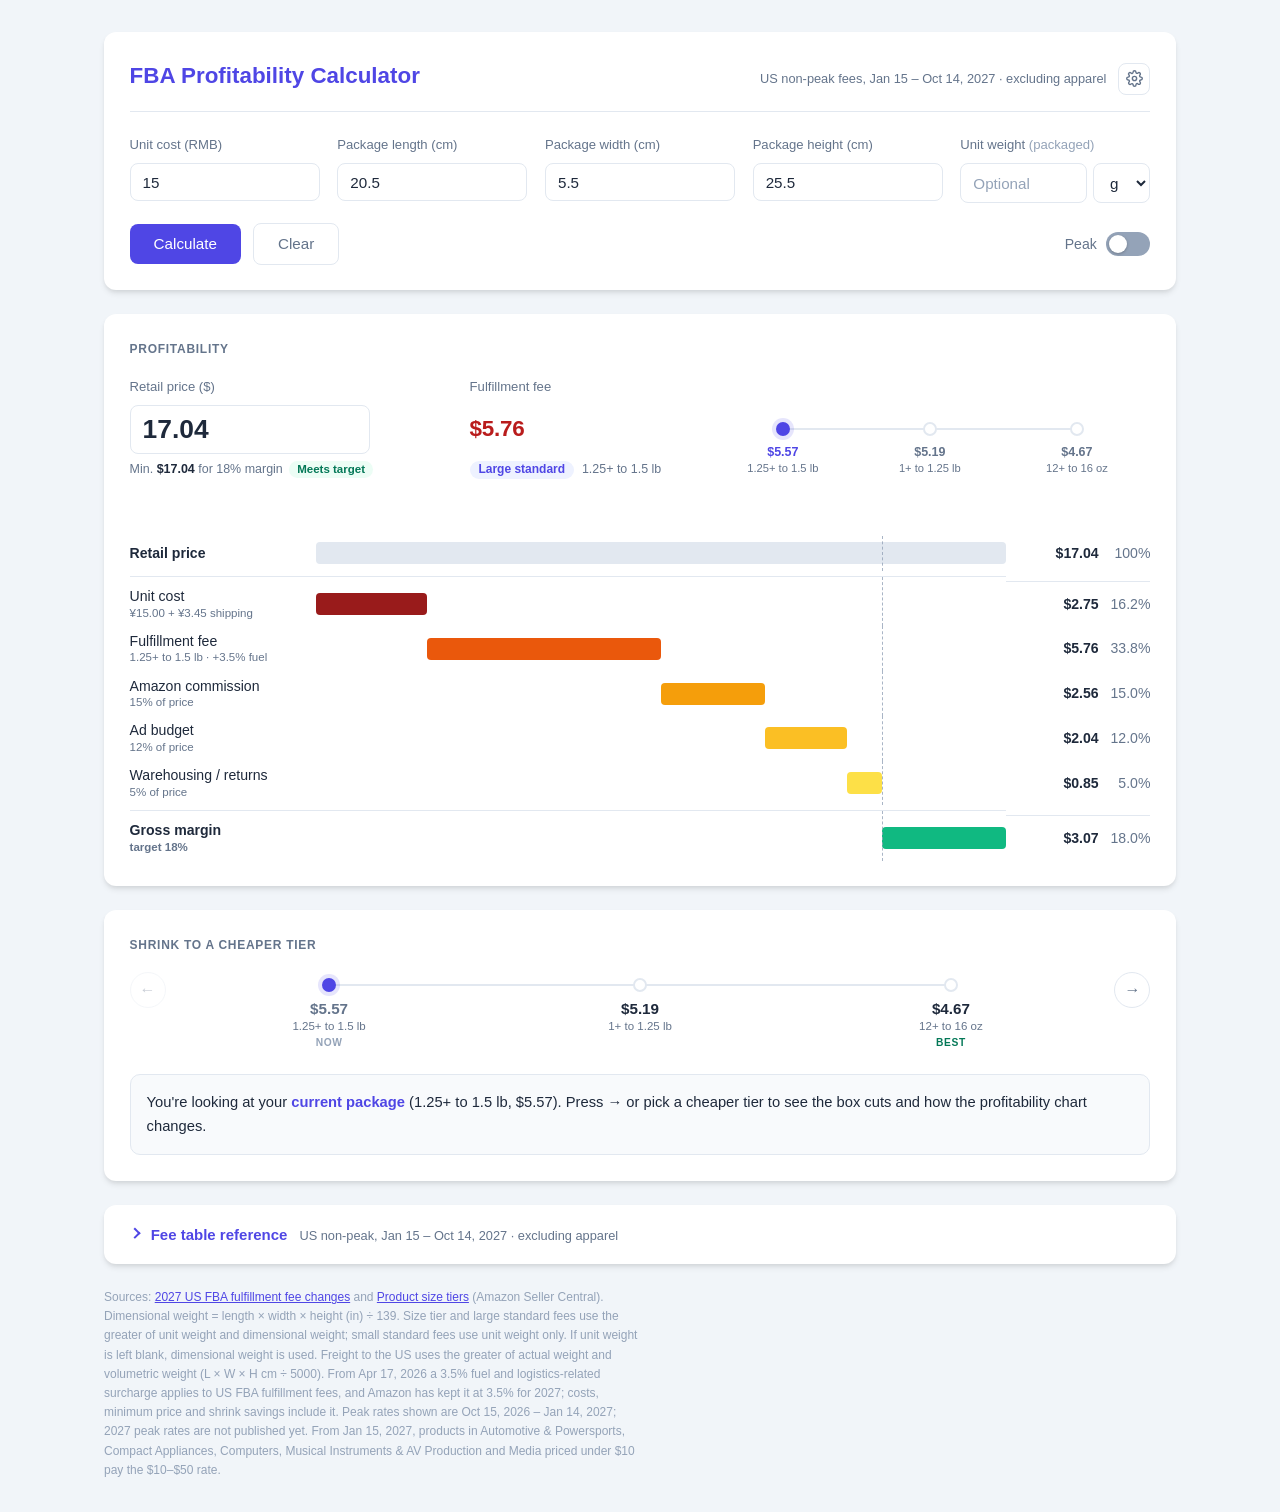
==== commit 1aabd46d: "merge price rows" ====
--- a/app/tools/pricing-detail.html
+++ b/app/tools/pricing-detail.html
@@ -804,18 +804,18 @@
     kpis.innerHTML = `
       <div class="fee-sum">
         <div class="fs-label">Fulfillment fee</div>
-        <div class="fs-fee"><span class="fs-num" tabindex="0" aria-describedby="fsTip">${money(c.fee)}<span class="fs-tip" id="fsTip" role="tooltip"><div>${wtTxt} <span>shipping weight${scen ? '' : ' · ' + basisTxt(c.r)}</span></div><div>+${money(c.fuel)} <span>fuel surcharge (${fmtPct(A.fuel)})</span></div><div>${((c.fee+c.fuel)/price*100).toFixed(1)}% <span>of price incl. surcharge</span></div></span></span></div>
+        <div class="fs-fee"><span class="fs-num" tabindex="0" aria-describedby="fsTip">${money(c.fee + c.fuel)}<span class="fs-tip" id="fsTip" role="tooltip"><div>${wtTxt} <span>shipping weight${scen ? '' : ' · ' + basisTxt(c.r)}</span></div><div>${money(c.fee)} <span>base fee + ${money(c.fuel)} fuel surcharge (${fmtPct(A.fuel)})</span></div><div>${((c.fee+c.fuel)/price*100).toFixed(1)}% <span>of price</span></div></span></span></div>
         <div class="fs-sub"><span class="pill">${TIERS[c.r.tier].name}</span><span>${scen ? scen.label : c.r.band.label}</span></div>
       </div>
       ${S ? `<ol class="train mini" aria-label="Weight tier">${trainNodes()}</ol>` : ''}`;
 
     const r = c.r;
-    const was = (k) => base && money(base[k]) !== money(c[k]) ? ` · was ${money(base[k])}` : '';
+    // Unit cost includes shipping to US; fulfillment fee includes the fuel & logistics surcharge.
+    const unitAll = c => c.unit + c.ship, feeAll = c => c.fee + c.fuel;
+    const was = (f) => base && money(f(base)) !== money(f(c)) ? ` · was ${money(f(base))}` : '';
     const rows = [
-      ['unit','Unit cost',`¥${P.unitRmb.toFixed(2)} ÷ ${A.fx}`, c.unit],
-      ['ship','Shipping to US',`${c.volKg.toFixed(2)} kg ${c.actualKg ? 'actual' : 'vol.'} × ¥${A.shipRmbKg}/kg${was('ship')}`, c.ship],
-      ['fee','Fulfillment fee',`${TIERS[r.tier].name} · ${scen ? scen.label : r.band.label}${scen ? '' : ' · ' + basisTxt(r)}${was('fee')}`, c.fee],
-      ['fuel','Fuel & logistics surcharge',`${fmtPct(A.fuel)} of fulfillment fee${was('fuel')}`, c.fuel],
+      ['unit','Unit cost',`¥${P.unitRmb.toFixed(2)} + ¥${(c.volKg * A.shipRmbKg).toFixed(2)} shipping${was(unitAll)}`, unitAll(c)],
+      ['fee','Fulfillment fee',`${scen ? scen.label : r.band.label} · +${fmtPct(A.fuel)} fuel${was(feeAll)}`, feeAll(c)],
       ['comm','Amazon commission',`${fmtPct(A.comm)} of price`, c.comm],
       ['ads','Ad budget',`${fmtPct(A.ads)} of price`, c.ads],
       ['wh','Warehousing / returns',`${fmtPct(A.wh)} of price`, c.wh]
